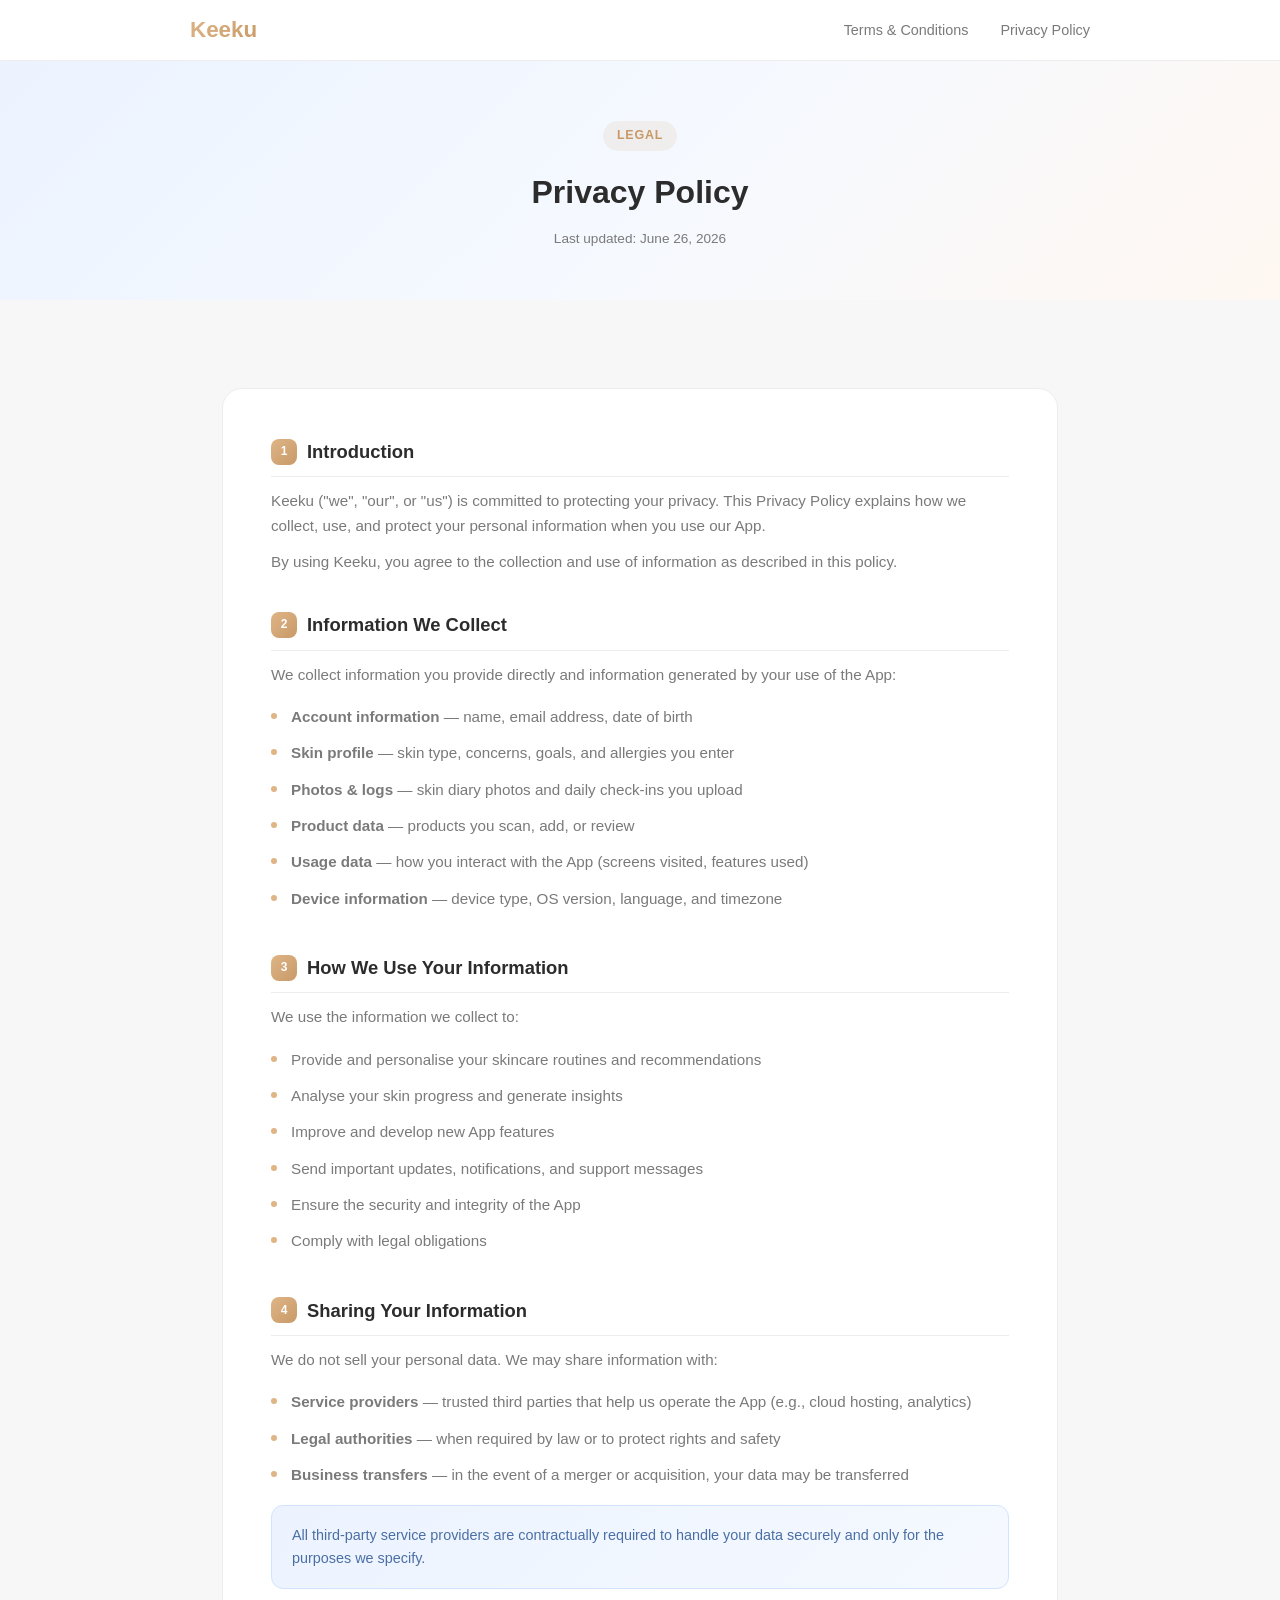
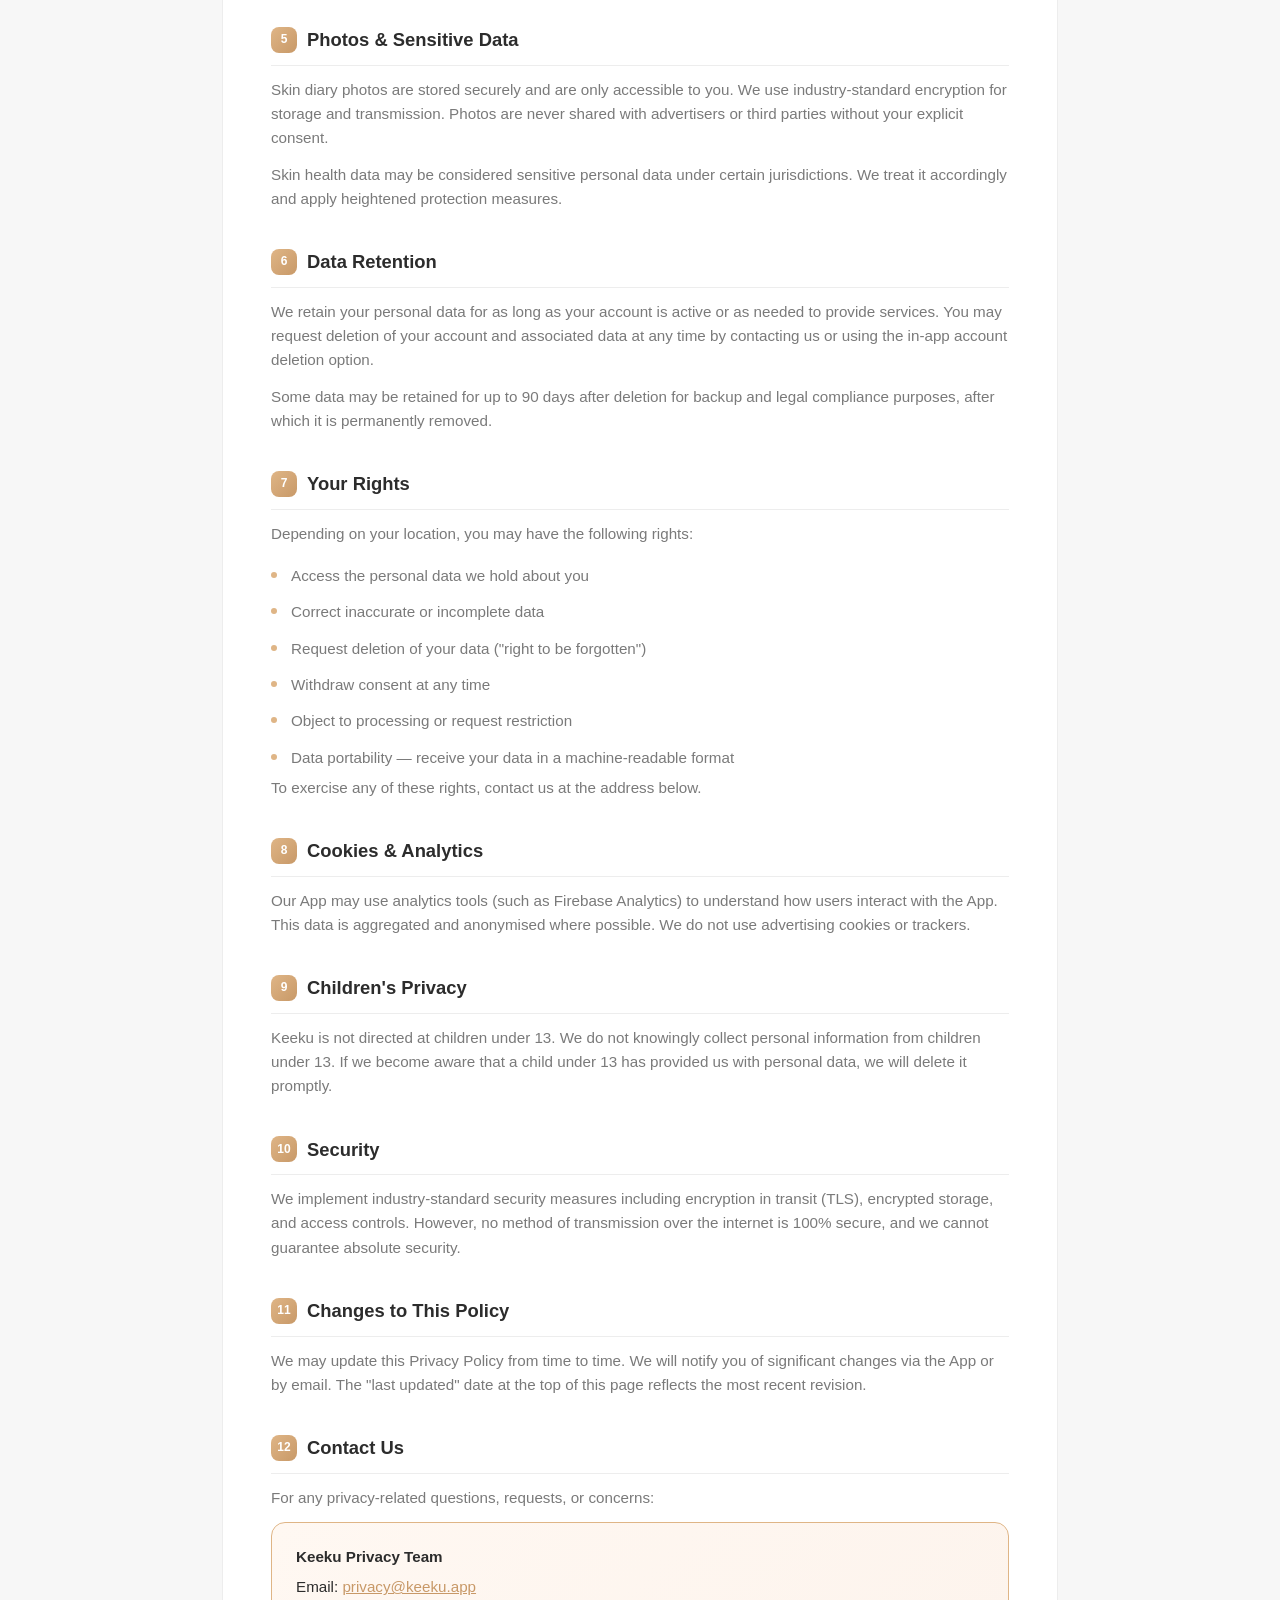
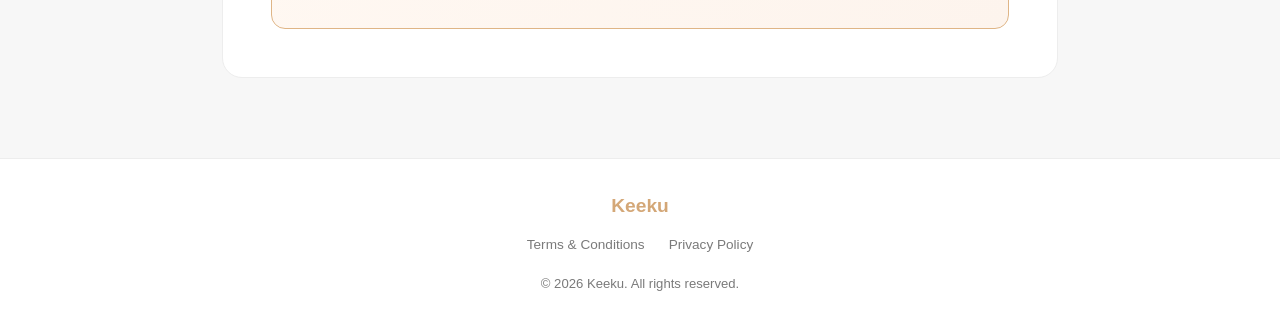
==== privacy.html @ 3f3be988 "Initial commit: Keeku website with Terms & Conditions and Privacy Policy" ====
<!DOCTYPE html>
<html lang="en">
<head>
  <meta charset="UTF-8" />
  <meta name="viewport" content="width=device-width, initial-scale=1.0" />
  <title>Privacy Policy — Keeku</title>
  <link rel="stylesheet" href="style.css" />
</head>
<body>

  <nav>
    <div class="nav-inner">
      <a href="index.html" class="logo">Keeku</a>
      <ul class="nav-links">
        <li><a href="terms.html">Terms &amp; Conditions</a></li>
        <li><a href="privacy.html">Privacy Policy</a></li>
      </ul>
    </div>
  </nav>

  <div class="page-header">
    <div class="badge">Legal</div>
    <h1>Privacy Policy</h1>
    <p class="updated">Last updated: June 26, 2026</p>
  </div>

  <main>
    <div class="legal-content">

      <section>
        <h2><span class="section-num">1</span> Introduction</h2>
        <p>Keeku ("we", "our", or "us") is committed to protecting your privacy. This Privacy Policy explains how we collect, use, and protect your personal information when you use our App.</p>
        <p>By using Keeku, you agree to the collection and use of information as described in this policy.</p>
      </section>

      <section>
        <h2><span class="section-num">2</span> Information We Collect</h2>
        <p>We collect information you provide directly and information generated by your use of the App:</p>
        <ul>
          <li><strong>Account information</strong> — name, email address, date of birth</li>
          <li><strong>Skin profile</strong> — skin type, concerns, goals, and allergies you enter</li>
          <li><strong>Photos &amp; logs</strong> — skin diary photos and daily check-ins you upload</li>
          <li><strong>Product data</strong> — products you scan, add, or review</li>
          <li><strong>Usage data</strong> — how you interact with the App (screens visited, features used)</li>
          <li><strong>Device information</strong> — device type, OS version, language, and timezone</li>
        </ul>
      </section>

      <section>
        <h2><span class="section-num">3</span> How We Use Your Information</h2>
        <p>We use the information we collect to:</p>
        <ul>
          <li>Provide and personalise your skincare routines and recommendations</li>
          <li>Analyse your skin progress and generate insights</li>
          <li>Improve and develop new App features</li>
          <li>Send important updates, notifications, and support messages</li>
          <li>Ensure the security and integrity of the App</li>
          <li>Comply with legal obligations</li>
        </ul>
      </section>

      <section>
        <h2><span class="section-num">4</span> Sharing Your Information</h2>
        <p>We do not sell your personal data. We may share information with:</p>
        <ul>
          <li><strong>Service providers</strong> — trusted third parties that help us operate the App (e.g., cloud hosting, analytics)</li>
          <li><strong>Legal authorities</strong> — when required by law or to protect rights and safety</li>
          <li><strong>Business transfers</strong> — in the event of a merger or acquisition, your data may be transferred</li>
        </ul>
        <div class="highlight-box">
          <p>All third-party service providers are contractually required to handle your data securely and only for the purposes we specify.</p>
        </div>
      </section>

      <section>
        <h2><span class="section-num">5</span> Photos &amp; Sensitive Data</h2>
        <p>Skin diary photos are stored securely and are only accessible to you. We use industry-standard encryption for storage and transmission. Photos are never shared with advertisers or third parties without your explicit consent.</p>
        <p>Skin health data may be considered sensitive personal data under certain jurisdictions. We treat it accordingly and apply heightened protection measures.</p>
      </section>

      <section>
        <h2><span class="section-num">6</span> Data Retention</h2>
        <p>We retain your personal data for as long as your account is active or as needed to provide services. You may request deletion of your account and associated data at any time by contacting us or using the in-app account deletion option.</p>
        <p>Some data may be retained for up to 90 days after deletion for backup and legal compliance purposes, after which it is permanently removed.</p>
      </section>

      <section>
        <h2><span class="section-num">7</span> Your Rights</h2>
        <p>Depending on your location, you may have the following rights:</p>
        <ul>
          <li>Access the personal data we hold about you</li>
          <li>Correct inaccurate or incomplete data</li>
          <li>Request deletion of your data ("right to be forgotten")</li>
          <li>Withdraw consent at any time</li>
          <li>Object to processing or request restriction</li>
          <li>Data portability — receive your data in a machine-readable format</li>
        </ul>
        <p>To exercise any of these rights, contact us at the address below.</p>
      </section>

      <section>
        <h2><span class="section-num">8</span> Cookies &amp; Analytics</h2>
        <p>Our App may use analytics tools (such as Firebase Analytics) to understand how users interact with the App. This data is aggregated and anonymised where possible. We do not use advertising cookies or trackers.</p>
      </section>

      <section>
        <h2><span class="section-num">9</span> Children's Privacy</h2>
        <p>Keeku is not directed at children under 13. We do not knowingly collect personal information from children under 13. If we become aware that a child under 13 has provided us with personal data, we will delete it promptly.</p>
      </section>

      <section>
        <h2><span class="section-num">10</span> Security</h2>
        <p>We implement industry-standard security measures including encryption in transit (TLS), encrypted storage, and access controls. However, no method of transmission over the internet is 100% secure, and we cannot guarantee absolute security.</p>
      </section>

      <section>
        <h2><span class="section-num">11</span> Changes to This Policy</h2>
        <p>We may update this Privacy Policy from time to time. We will notify you of significant changes via the App or by email. The "last updated" date at the top of this page reflects the most recent revision.</p>
      </section>

      <section>
        <h2><span class="section-num">12</span> Contact Us</h2>
        <p>For any privacy-related questions, requests, or concerns:</p>
        <div class="contact-box">
          <p><strong>Keeku Privacy Team</strong></p>
          <p>Email: <a href="mailto:privacy@keeku.app">privacy@keeku.app</a></p>
        </div>
      </section>

    </div>
  </main>

  <footer>
    <div class="footer-inner">
      <div class="footer-logo">Keeku</div>
      <ul class="footer-links">
        <li><a href="terms.html">Terms &amp; Conditions</a></li>
        <li><a href="privacy.html">Privacy Policy</a></li>
      </ul>
      <p>© 2026 Keeku. All rights reserved.</p>
    </div>
  </footer>

</body>
</html>
---- style.css ----
* {
  margin: 0;
  padding: 0;
  box-sizing: border-box;
}

:root {
  --bg: #F7F7F7;
  --card: #FFFFFF;
  --primary: #C89968;
  --primary-light: #DFB586;
  --primary-mid: #D4A574;
  --blue-soft: #ECF3FF;
  --blue-lighter: #F5F9FF;
  --accent-red: #A72608;
  --accent-green: #A4CF87;
  --text: #2C2C2C;
  --text-muted: #7A7A7A;
  --border: #EDEDED;
}

body {
  font-family: -apple-system, BlinkMacSystemFont, 'Segoe UI', Roboto, sans-serif;
  background: var(--bg);
  color: var(--text);
  line-height: 1.6;
}

/* NAV */
nav {
  background: var(--card);
  border-bottom: 1px solid var(--border);
  padding: 0 2rem;
  position: sticky;
  top: 0;
  z-index: 100;
}

.nav-inner {
  max-width: 900px;
  margin: 0 auto;
  display: flex;
  align-items: center;
  justify-content: space-between;
  height: 60px;
}

.logo {
  font-size: 1.4rem;
  font-weight: 700;
  background: linear-gradient(135deg, #DFB586, #C89968);
  -webkit-background-clip: text;
  -webkit-text-fill-color: transparent;
  background-clip: text;
  text-decoration: none;
}

.nav-links {
  display: flex;
  gap: 2rem;
  list-style: none;
}

.nav-links a {
  text-decoration: none;
  color: var(--text-muted);
  font-size: 0.9rem;
  transition: color 0.2s;
}

.nav-links a:hover {
  color: var(--primary);
}

/* HERO */
.hero {
  background: linear-gradient(135deg, #ECF3FF 0%, #F5F9FF 40%, #FFF8F2 100%);
  padding: 80px 2rem 70px;
  text-align: center;
}

.hero-badge {
  display: inline-block;
  background: linear-gradient(135deg, #DFB586, #C89968);
  color: white;
  font-size: 0.75rem;
  font-weight: 600;
  letter-spacing: 0.08em;
  text-transform: uppercase;
  padding: 6px 16px;
  border-radius: 20px;
  margin-bottom: 20px;
}

.hero h1 {
  font-size: 2.8rem;
  font-weight: 700;
  margin-bottom: 16px;
  line-height: 1.2;
  color: var(--text);
}

.hero h1 span {
  background: linear-gradient(135deg, #DFB586, #C89968);
  -webkit-background-clip: text;
  -webkit-text-fill-color: transparent;
  background-clip: text;
}

.hero p {
  color: var(--text-muted);
  font-size: 1.1rem;
  max-width: 480px;
  margin: 0 auto 32px;
}

.hero-links {
  display: flex;
  gap: 12px;
  justify-content: center;
  flex-wrap: wrap;
}

.btn {
  display: inline-flex;
  align-items: center;
  gap: 8px;
  padding: 12px 24px;
  border-radius: 10px;
  font-size: 0.95rem;
  font-weight: 500;
  text-decoration: none;
  transition: all 0.2s;
}

.btn-primary {
  background: linear-gradient(135deg, #DFB586, #C89968);
  color: white;
  box-shadow: 0 4px 14px rgba(200, 153, 104, 0.35);
}

.btn-primary:hover {
  box-shadow: 0 6px 20px rgba(200, 153, 104, 0.5);
  transform: translateY(-1px);
}

.btn-outline {
  background: var(--card);
  color: var(--primary);
  border: 1.5px solid var(--primary-light);
}

.btn-outline:hover {
  background: #FFF8F2;
}

/* MAIN CONTENT */
main {
  max-width: 900px;
  margin: 0 auto;
  padding: 3rem 2rem 5rem;
}

/* CARDS GRID (index) */
.cards-grid {
  display: grid;
  grid-template-columns: repeat(auto-fit, minmax(260px, 1fr));
  gap: 20px;
  margin-top: 2.5rem;
}

.card {
  background: var(--card);
  border: 1px solid var(--border);
  border-radius: 16px;
  padding: 28px;
  transition: box-shadow 0.2s;
}

.card:hover {
  box-shadow: 0 8px 30px rgba(200, 153, 104, 0.12);
}

.card-icon {
  width: 44px;
  height: 44px;
  border-radius: 12px;
  display: flex;
  align-items: center;
  justify-content: center;
  font-size: 1.3rem;
  margin-bottom: 16px;
}

.icon-gold {
  background: linear-gradient(135deg, #DFB586, #C89968);
}

.icon-blue {
  background: linear-gradient(135deg, #ECF3FF, #D0E4FF);
}

.icon-green {
  background: rgba(164, 207, 135, 0.25);
}

.card h3 {
  font-size: 1.05rem;
  font-weight: 600;
  margin-bottom: 8px;
}

.card p {
  font-size: 0.9rem;
  color: var(--text-muted);
  line-height: 1.5;
}

.card-link {
  display: inline-flex;
  align-items: center;
  gap: 4px;
  margin-top: 16px;
  font-size: 0.88rem;
  font-weight: 500;
  color: var(--primary);
  text-decoration: none;
}

.card-link:hover {
  color: var(--primary-mid);
}

/* LEGAL PAGES */
.page-header {
  background: linear-gradient(135deg, #ECF3FF 0%, #F5F9FF 50%, #FFF8F2 100%);
  padding: 60px 2rem 50px;
  text-align: center;
}

.page-header .badge {
  display: inline-block;
  background: rgba(200, 153, 104, 0.12);
  color: var(--primary);
  font-size: 0.78rem;
  font-weight: 600;
  letter-spacing: 0.06em;
  text-transform: uppercase;
  padding: 5px 14px;
  border-radius: 20px;
  margin-bottom: 16px;
}

.page-header h1 {
  font-size: 2rem;
  font-weight: 700;
  margin-bottom: 10px;
}

.page-header .updated {
  font-size: 0.85rem;
  color: var(--text-muted);
}

/* LEGAL CONTENT */
.legal-content {
  background: var(--card);
  border: 1px solid var(--border);
  border-radius: 20px;
  padding: 48px;
  margin-top: 2.5rem;
}

.legal-content section {
  margin-bottom: 36px;
}

.legal-content section:last-child {
  margin-bottom: 0;
}

.legal-content h2 {
  font-size: 1.15rem;
  font-weight: 600;
  color: var(--text);
  margin-bottom: 12px;
  padding-bottom: 10px;
  border-bottom: 1.5px solid var(--border);
  display: flex;
  align-items: center;
  gap: 10px;
}

.section-num {
  display: inline-flex;
  align-items: center;
  justify-content: center;
  width: 26px;
  height: 26px;
  border-radius: 8px;
  background: linear-gradient(135deg, #DFB586, #C89968);
  color: white;
  font-size: 0.75rem;
  font-weight: 700;
  flex-shrink: 0;
}

.legal-content p {
  color: var(--text-muted);
  font-size: 0.95rem;
  margin-bottom: 12px;
}

.legal-content ul {
  list-style: none;
  padding: 0;
}

.legal-content ul li {
  color: var(--text-muted);
  font-size: 0.95rem;
  padding: 6px 0 6px 20px;
  position: relative;
}

.legal-content ul li::before {
  content: '';
  position: absolute;
  left: 0;
  top: 14px;
  width: 6px;
  height: 6px;
  border-radius: 50%;
  background: var(--primary-light);
}

.highlight-box {
  background: linear-gradient(135deg, #ECF3FF, #F5F9FF);
  border: 1px solid #D0E4FF;
  border-radius: 12px;
  padding: 18px 20px;
  margin-top: 12px;
}

.highlight-box p {
  margin: 0;
  font-size: 0.9rem;
  color: #4A6FA5;
}

.contact-box {
  background: linear-gradient(135deg, #FFF8F2, #FDF4ED);
  border: 1.5px solid var(--primary-light);
  border-radius: 14px;
  padding: 22px 24px;
  margin-top: 12px;
}

.contact-box p {
  margin: 0 0 6px;
  font-size: 0.95rem;
  color: var(--text);
}

.contact-box a {
  color: var(--primary);
  font-weight: 500;
}

/* FOOTER */
footer {
  background: var(--card);
  border-top: 1px solid var(--border);
  padding: 32px 2rem;
  text-align: center;
}

.footer-inner {
  max-width: 900px;
  margin: 0 auto;
}

.footer-logo {
  font-size: 1.2rem;
  font-weight: 700;
  background: linear-gradient(135deg, #DFB586, #C89968);
  -webkit-background-clip: text;
  -webkit-text-fill-color: transparent;
  background-clip: text;
  margin-bottom: 10px;
}

.footer-links {
  display: flex;
  gap: 24px;
  justify-content: center;
  list-style: none;
  margin-bottom: 16px;
}

.footer-links a {
  font-size: 0.85rem;
  color: var(--text-muted);
  text-decoration: none;
}

.footer-links a:hover {
  color: var(--primary);
}

footer p {
  font-size: 0.82rem;
  color: var(--text-muted);
}

/* RESPONSIVE */
@media (max-width: 600px) {
  .hero h1 { font-size: 2rem; }
  .legal-content { padding: 28px 20px; }
  .nav-links { display: none; }
}
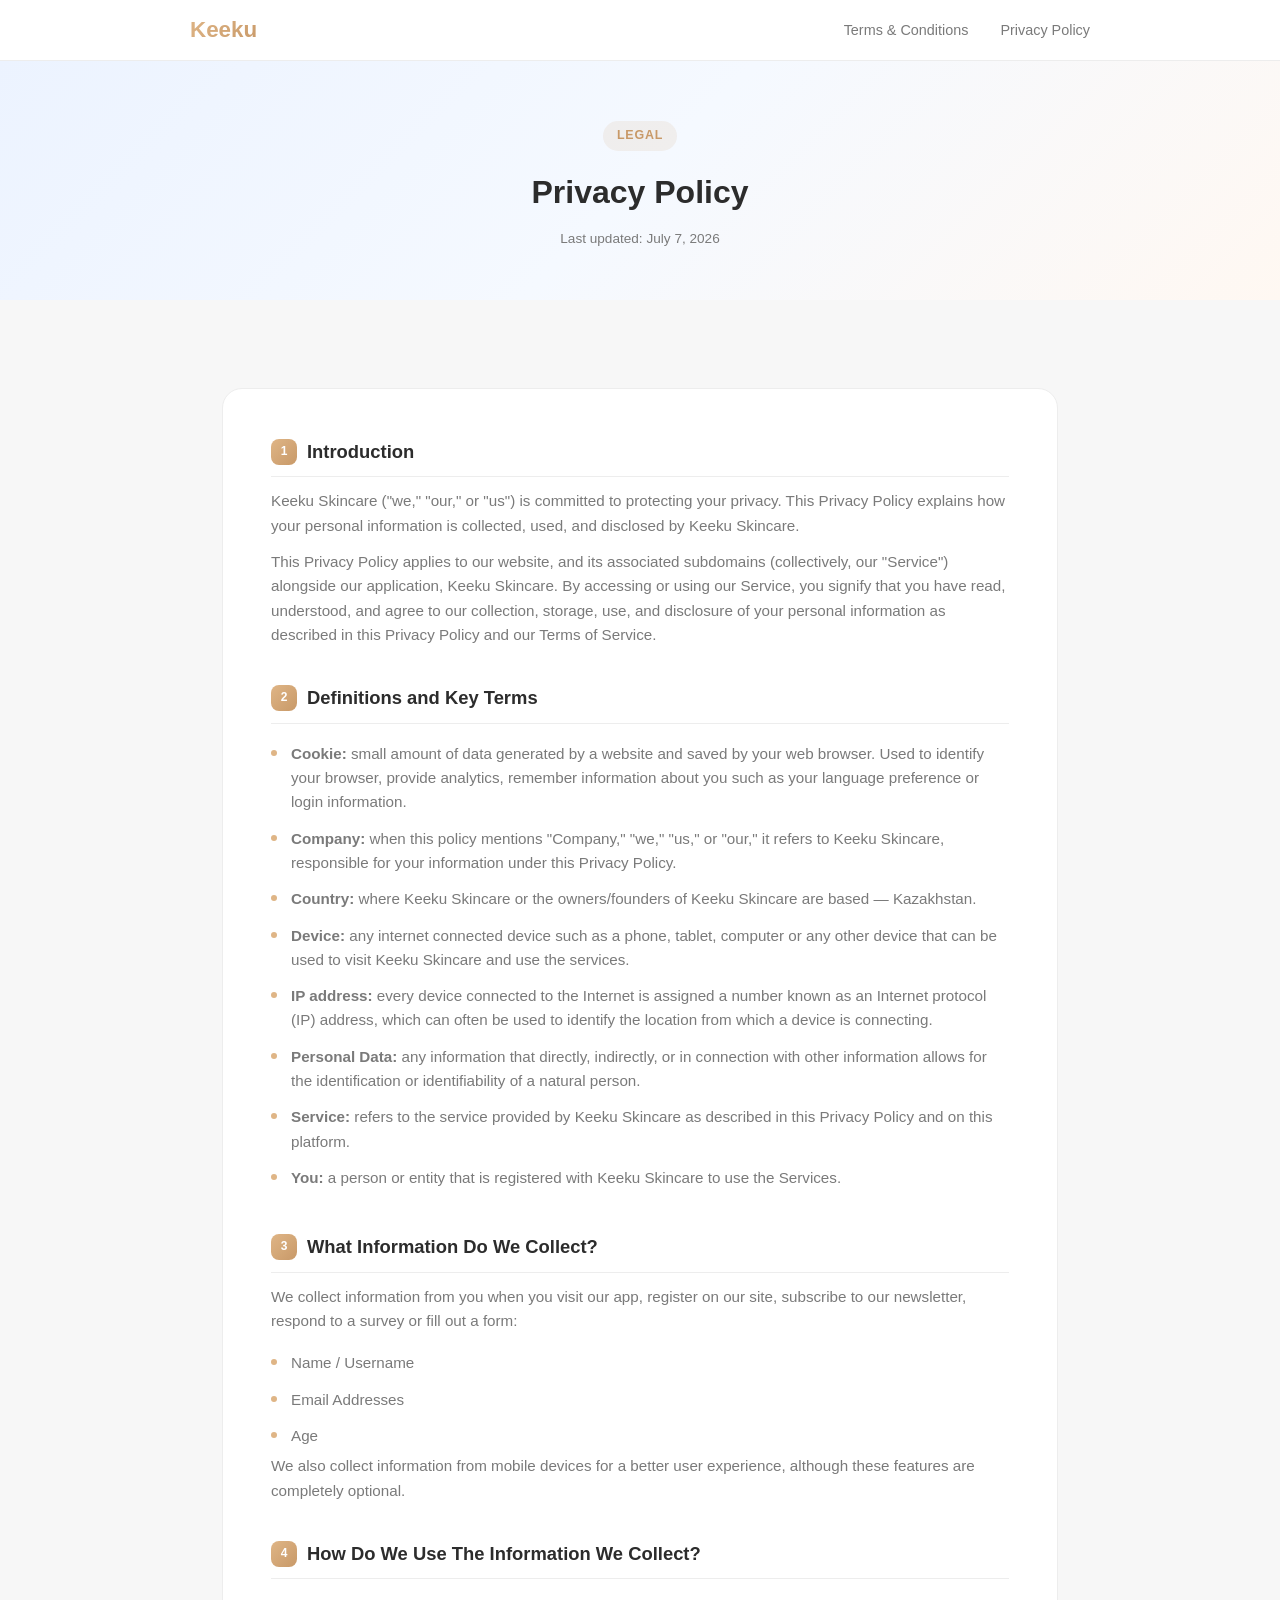
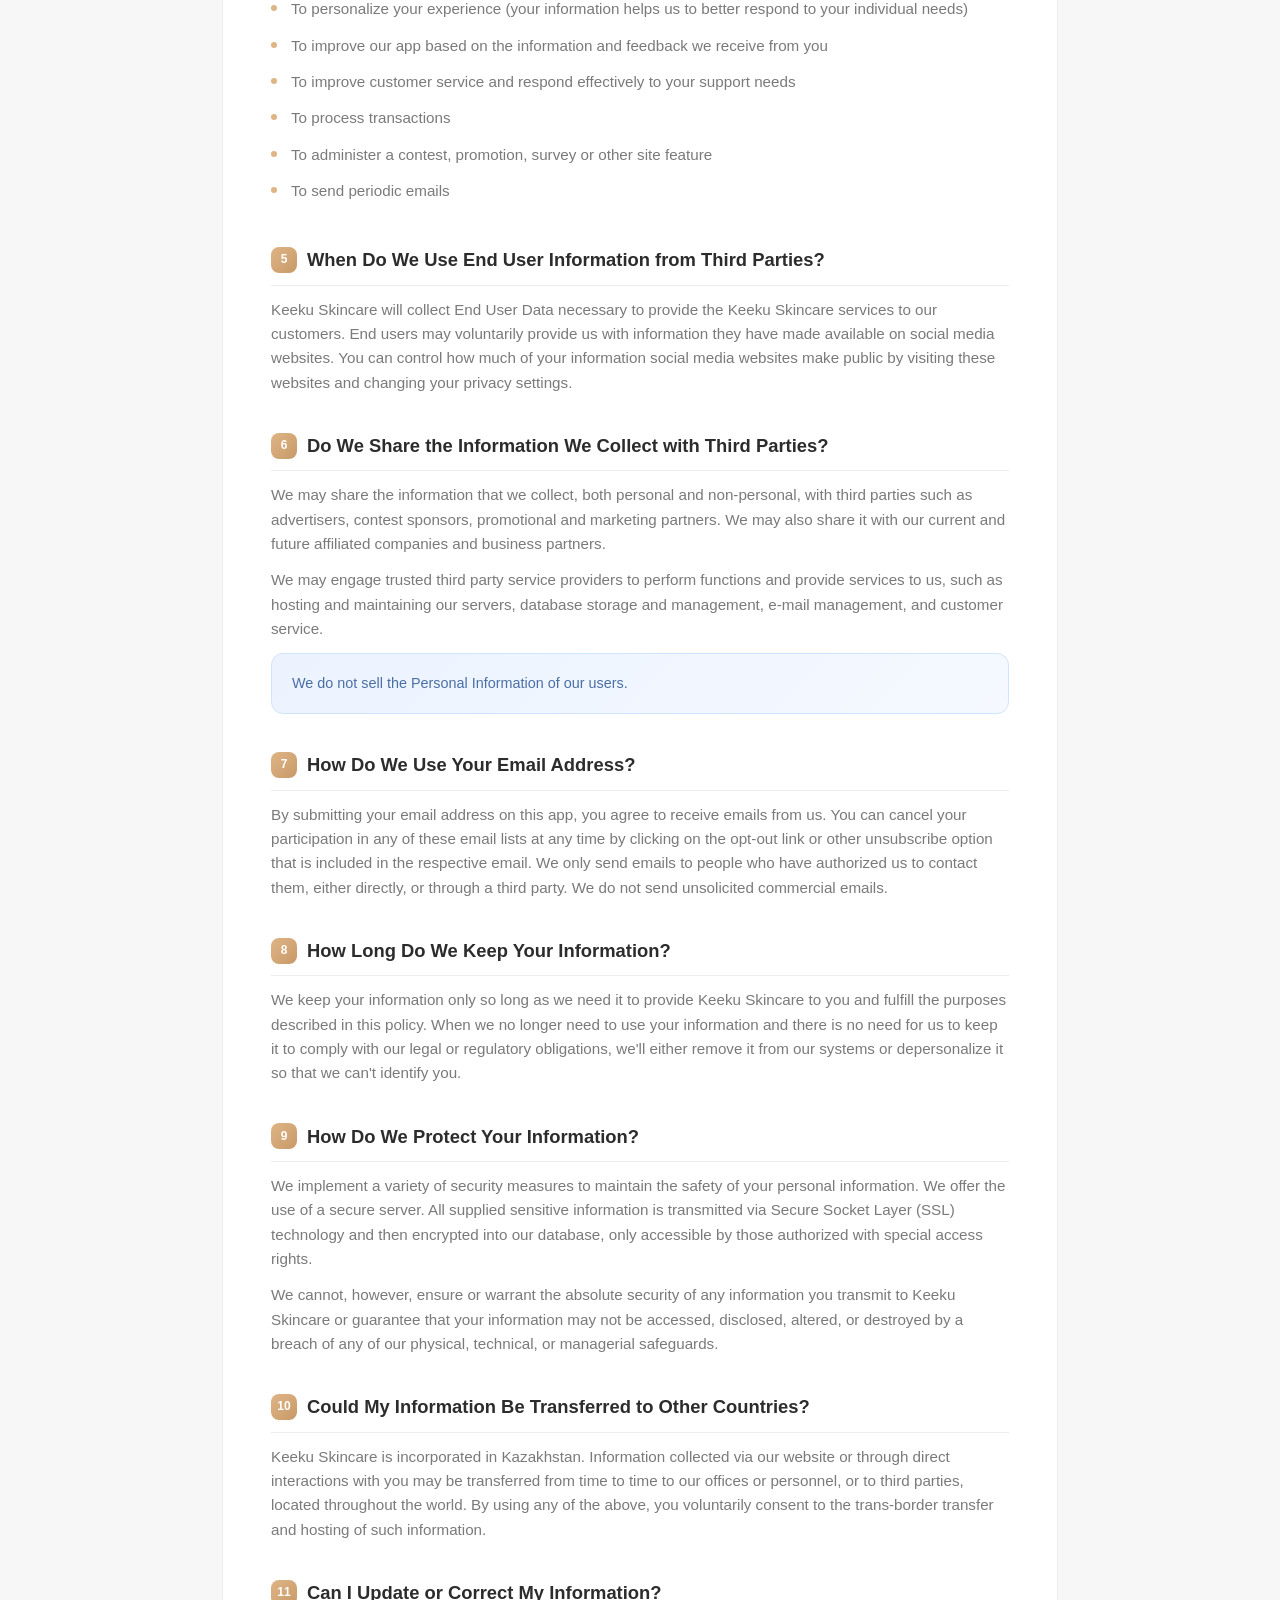
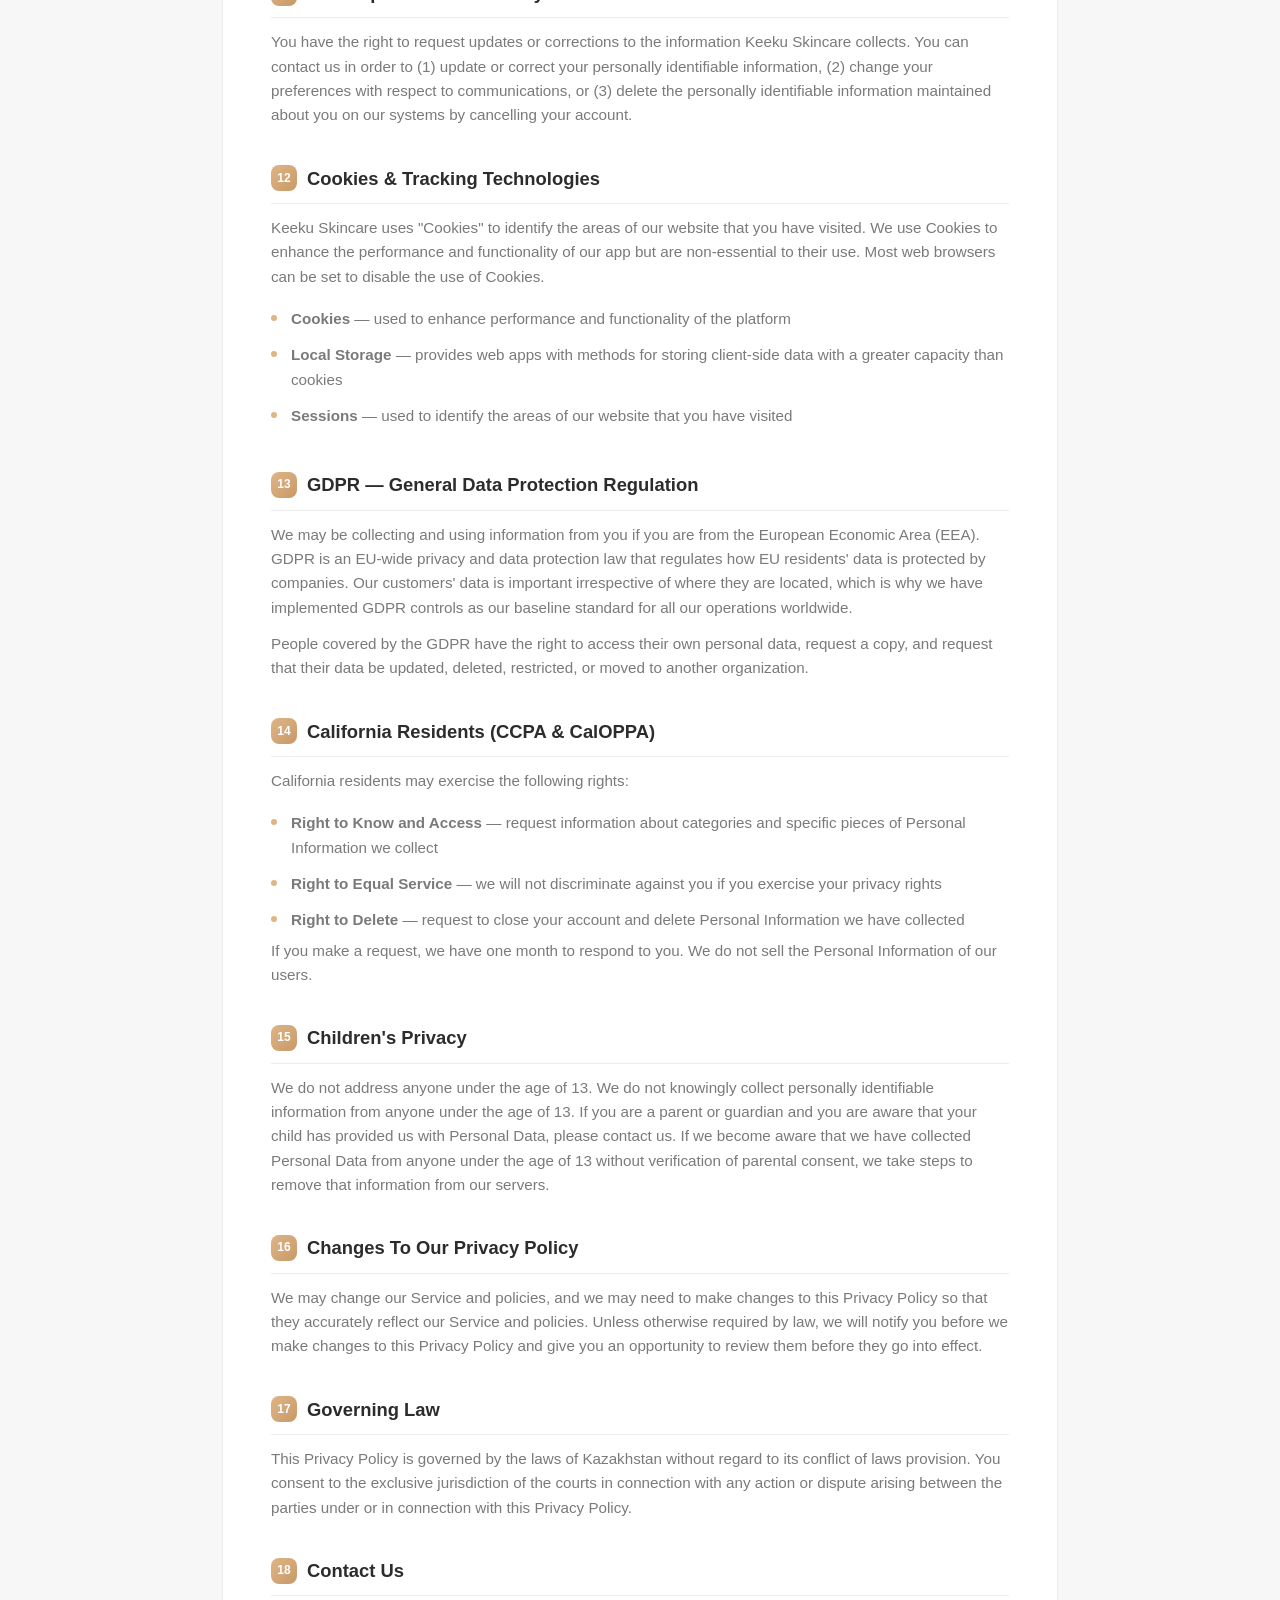
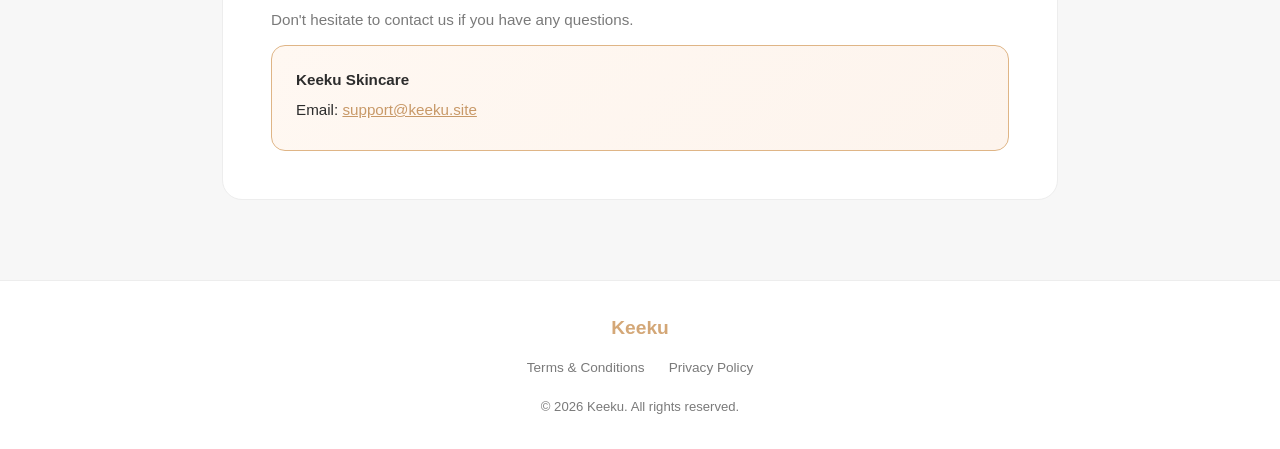
==== commit 5327cab6: "Update Privacy Policy with full content and contact email" ====
--- a/privacy.html
+++ b/privacy.html
@@ -21,7 +21,7 @@
   <div class="page-header">
     <div class="badge">Legal</div>
     <h1>Privacy Policy</h1>
-    <p class="updated">Last updated: June 26, 2026</p>
+    <p class="updated">Last updated: July 7, 2026</p>
   </div>
 
   <main>
@@ -29,101 +29,135 @@
 
       <section>
         <h2><span class="section-num">1</span> Introduction</h2>
-        <p>Keeku ("we", "our", or "us") is committed to protecting your privacy. This Privacy Policy explains how we collect, use, and protect your personal information when you use our App.</p>
-        <p>By using Keeku, you agree to the collection and use of information as described in this policy.</p>
+        <p>Keeku Skincare ("we," "our," or "us") is committed to protecting your privacy. This Privacy Policy explains how your personal information is collected, used, and disclosed by Keeku Skincare.</p>
+        <p>This Privacy Policy applies to our website, and its associated subdomains (collectively, our "Service") alongside our application, Keeku Skincare. By accessing or using our Service, you signify that you have read, understood, and agree to our collection, storage, use, and disclosure of your personal information as described in this Privacy Policy and our Terms of Service.</p>
       </section>
 
       <section>
-        <h2><span class="section-num">2</span> Information We Collect</h2>
-        <p>We collect information you provide directly and information generated by your use of the App:</p>
+        <h2><span class="section-num">2</span> Definitions and Key Terms</h2>
         <ul>
-          <li><strong>Account information</strong> — name, email address, date of birth</li>
-          <li><strong>Skin profile</strong> — skin type, concerns, goals, and allergies you enter</li>
-          <li><strong>Photos &amp; logs</strong> — skin diary photos and daily check-ins you upload</li>
-          <li><strong>Product data</strong> — products you scan, add, or review</li>
-          <li><strong>Usage data</strong> — how you interact with the App (screens visited, features used)</li>
-          <li><strong>Device information</strong> — device type, OS version, language, and timezone</li>
+          <li><strong>Cookie:</strong> small amount of data generated by a website and saved by your web browser. Used to identify your browser, provide analytics, remember information about you such as your language preference or login information.</li>
+          <li><strong>Company:</strong> when this policy mentions "Company," "we," "us," or "our," it refers to Keeku Skincare, responsible for your information under this Privacy Policy.</li>
+          <li><strong>Country:</strong> where Keeku Skincare or the owners/founders of Keeku Skincare are based — Kazakhstan.</li>
+          <li><strong>Device:</strong> any internet connected device such as a phone, tablet, computer or any other device that can be used to visit Keeku Skincare and use the services.</li>
+          <li><strong>IP address:</strong> every device connected to the Internet is assigned a number known as an Internet protocol (IP) address, which can often be used to identify the location from which a device is connecting.</li>
+          <li><strong>Personal Data:</strong> any information that directly, indirectly, or in connection with other information allows for the identification or identifiability of a natural person.</li>
+          <li><strong>Service:</strong> refers to the service provided by Keeku Skincare as described in this Privacy Policy and on this platform.</li>
+          <li><strong>You:</strong> a person or entity that is registered with Keeku Skincare to use the Services.</li>
         </ul>
       </section>
 
       <section>
-        <h2><span class="section-num">3</span> How We Use Your Information</h2>
-        <p>We use the information we collect to:</p>
+        <h2><span class="section-num">3</span> What Information Do We Collect?</h2>
+        <p>We collect information from you when you visit our app, register on our site, subscribe to our newsletter, respond to a survey or fill out a form:</p>
         <ul>
-          <li>Provide and personalise your skincare routines and recommendations</li>
-          <li>Analyse your skin progress and generate insights</li>
-          <li>Improve and develop new App features</li>
-          <li>Send important updates, notifications, and support messages</li>
-          <li>Ensure the security and integrity of the App</li>
-          <li>Comply with legal obligations</li>
+          <li>Name / Username</li>
+          <li>Email Addresses</li>
+          <li>Age</li>
+        </ul>
+        <p>We also collect information from mobile devices for a better user experience, although these features are completely optional.</p>
+      </section>
+
+      <section>
+        <h2><span class="section-num">4</span> How Do We Use The Information We Collect?</h2>
+        <ul>
+          <li>To personalize your experience (your information helps us to better respond to your individual needs)</li>
+          <li>To improve our app based on the information and feedback we receive from you</li>
+          <li>To improve customer service and respond effectively to your support needs</li>
+          <li>To process transactions</li>
+          <li>To administer a contest, promotion, survey or other site feature</li>
+          <li>To send periodic emails</li>
         </ul>
       </section>
 
       <section>
-        <h2><span class="section-num">4</span> Sharing Your Information</h2>
-        <p>We do not sell your personal data. We may share information with:</p>
-        <ul>
-          <li><strong>Service providers</strong> — trusted third parties that help us operate the App (e.g., cloud hosting, analytics)</li>
-          <li><strong>Legal authorities</strong> — when required by law or to protect rights and safety</li>
-          <li><strong>Business transfers</strong> — in the event of a merger or acquisition, your data may be transferred</li>
-        </ul>
+        <h2><span class="section-num">5</span> When Do We Use End User Information from Third Parties?</h2>
+        <p>Keeku Skincare will collect End User Data necessary to provide the Keeku Skincare services to our customers. End users may voluntarily provide us with information they have made available on social media websites. You can control how much of your information social media websites make public by visiting these websites and changing your privacy settings.</p>
+      </section>
+
+      <section>
+        <h2><span class="section-num">6</span> Do We Share the Information We Collect with Third Parties?</h2>
+        <p>We may share the information that we collect, both personal and non-personal, with third parties such as advertisers, contest sponsors, promotional and marketing partners. We may also share it with our current and future affiliated companies and business partners.</p>
+        <p>We may engage trusted third party service providers to perform functions and provide services to us, such as hosting and maintaining our servers, database storage and management, e-mail management, and customer service.</p>
         <div class="highlight-box">
-          <p>All third-party service providers are contractually required to handle your data securely and only for the purposes we specify.</p>
+          <p>We do not sell the Personal Information of our users.</p>
         </div>
       </section>
 
       <section>
-        <h2><span class="section-num">5</span> Photos &amp; Sensitive Data</h2>
-        <p>Skin diary photos are stored securely and are only accessible to you. We use industry-standard encryption for storage and transmission. Photos are never shared with advertisers or third parties without your explicit consent.</p>
-        <p>Skin health data may be considered sensitive personal data under certain jurisdictions. We treat it accordingly and apply heightened protection measures.</p>
+        <h2><span class="section-num">7</span> How Do We Use Your Email Address?</h2>
+        <p>By submitting your email address on this app, you agree to receive emails from us. You can cancel your participation in any of these email lists at any time by clicking on the opt-out link or other unsubscribe option that is included in the respective email. We only send emails to people who have authorized us to contact them, either directly, or through a third party. We do not send unsolicited commercial emails.</p>
       </section>
 
       <section>
-        <h2><span class="section-num">6</span> Data Retention</h2>
-        <p>We retain your personal data for as long as your account is active or as needed to provide services. You may request deletion of your account and associated data at any time by contacting us or using the in-app account deletion option.</p>
-        <p>Some data may be retained for up to 90 days after deletion for backup and legal compliance purposes, after which it is permanently removed.</p>
+        <h2><span class="section-num">8</span> How Long Do We Keep Your Information?</h2>
+        <p>We keep your information only so long as we need it to provide Keeku Skincare to you and fulfill the purposes described in this policy. When we no longer need to use your information and there is no need for us to keep it to comply with our legal or regulatory obligations, we'll either remove it from our systems or depersonalize it so that we can't identify you.</p>
       </section>
 
       <section>
-        <h2><span class="section-num">7</span> Your Rights</h2>
-        <p>Depending on your location, you may have the following rights:</p>
-        <ul>
-          <li>Access the personal data we hold about you</li>
-          <li>Correct inaccurate or incomplete data</li>
-          <li>Request deletion of your data ("right to be forgotten")</li>
-          <li>Withdraw consent at any time</li>
-          <li>Object to processing or request restriction</li>
-          <li>Data portability — receive your data in a machine-readable format</li>
-        </ul>
-        <p>To exercise any of these rights, contact us at the address below.</p>
+        <h2><span class="section-num">9</span> How Do We Protect Your Information?</h2>
+        <p>We implement a variety of security measures to maintain the safety of your personal information. We offer the use of a secure server. All supplied sensitive information is transmitted via Secure Socket Layer (SSL) technology and then encrypted into our database, only accessible by those authorized with special access rights.</p>
+        <p>We cannot, however, ensure or warrant the absolute security of any information you transmit to Keeku Skincare or guarantee that your information may not be accessed, disclosed, altered, or destroyed by a breach of any of our physical, technical, or managerial safeguards.</p>
       </section>
 
       <section>
-        <h2><span class="section-num">8</span> Cookies &amp; Analytics</h2>
-        <p>Our App may use analytics tools (such as Firebase Analytics) to understand how users interact with the App. This data is aggregated and anonymised where possible. We do not use advertising cookies or trackers.</p>
+        <h2><span class="section-num">10</span> Could My Information Be Transferred to Other Countries?</h2>
+        <p>Keeku Skincare is incorporated in Kazakhstan. Information collected via our website or through direct interactions with you may be transferred from time to time to our offices or personnel, or to third parties, located throughout the world. By using any of the above, you voluntarily consent to the trans-border transfer and hosting of such information.</p>
       </section>
 
       <section>
-        <h2><span class="section-num">9</span> Children's Privacy</h2>
-        <p>Keeku is not directed at children under 13. We do not knowingly collect personal information from children under 13. If we become aware that a child under 13 has provided us with personal data, we will delete it promptly.</p>
+        <h2><span class="section-num">11</span> Can I Update or Correct My Information?</h2>
+        <p>You have the right to request updates or corrections to the information Keeku Skincare collects. You can contact us in order to (1) update or correct your personally identifiable information, (2) change your preferences with respect to communications, or (3) delete the personally identifiable information maintained about you on our systems by cancelling your account.</p>
       </section>
 
       <section>
-        <h2><span class="section-num">10</span> Security</h2>
-        <p>We implement industry-standard security measures including encryption in transit (TLS), encrypted storage, and access controls. However, no method of transmission over the internet is 100% secure, and we cannot guarantee absolute security.</p>
+        <h2><span class="section-num">12</span> Cookies &amp; Tracking Technologies</h2>
+        <p>Keeku Skincare uses "Cookies" to identify the areas of our website that you have visited. We use Cookies to enhance the performance and functionality of our app but are non-essential to their use. Most web browsers can be set to disable the use of Cookies.</p>
+        <ul>
+          <li><strong>Cookies</strong> — used to enhance performance and functionality of the platform</li>
+          <li><strong>Local Storage</strong> — provides web apps with methods for storing client-side data with a greater capacity than cookies</li>
+          <li><strong>Sessions</strong> — used to identify the areas of our website that you have visited</li>
+        </ul>
       </section>
 
       <section>
-        <h2><span class="section-num">11</span> Changes to This Policy</h2>
-        <p>We may update this Privacy Policy from time to time. We will notify you of significant changes via the App or by email. The "last updated" date at the top of this page reflects the most recent revision.</p>
+        <h2><span class="section-num">13</span> GDPR — General Data Protection Regulation</h2>
+        <p>We may be collecting and using information from you if you are from the European Economic Area (EEA). GDPR is an EU-wide privacy and data protection law that regulates how EU residents' data is protected by companies. Our customers' data is important irrespective of where they are located, which is why we have implemented GDPR controls as our baseline standard for all our operations worldwide.</p>
+        <p>People covered by the GDPR have the right to access their own personal data, request a copy, and request that their data be updated, deleted, restricted, or moved to another organization.</p>
       </section>
 
       <section>
-        <h2><span class="section-num">12</span> Contact Us</h2>
-        <p>For any privacy-related questions, requests, or concerns:</p>
+        <h2><span class="section-num">14</span> California Residents (CCPA &amp; CalOPPA)</h2>
+        <p>California residents may exercise the following rights:</p>
+        <ul>
+          <li><strong>Right to Know and Access</strong> — request information about categories and specific pieces of Personal Information we collect</li>
+          <li><strong>Right to Equal Service</strong> — we will not discriminate against you if you exercise your privacy rights</li>
+          <li><strong>Right to Delete</strong> — request to close your account and delete Personal Information we have collected</li>
+        </ul>
+        <p>If you make a request, we have one month to respond to you. We do not sell the Personal Information of our users.</p>
+      </section>
+
+      <section>
+        <h2><span class="section-num">15</span> Children's Privacy</h2>
+        <p>We do not address anyone under the age of 13. We do not knowingly collect personally identifiable information from anyone under the age of 13. If you are a parent or guardian and you are aware that your child has provided us with Personal Data, please contact us. If we become aware that we have collected Personal Data from anyone under the age of 13 without verification of parental consent, we take steps to remove that information from our servers.</p>
+      </section>
+
+      <section>
+        <h2><span class="section-num">16</span> Changes To Our Privacy Policy</h2>
+        <p>We may change our Service and policies, and we may need to make changes to this Privacy Policy so that they accurately reflect our Service and policies. Unless otherwise required by law, we will notify you before we make changes to this Privacy Policy and give you an opportunity to review them before they go into effect.</p>
+      </section>
+
+      <section>
+        <h2><span class="section-num">17</span> Governing Law</h2>
+        <p>This Privacy Policy is governed by the laws of Kazakhstan without regard to its conflict of laws provision. You consent to the exclusive jurisdiction of the courts in connection with any action or dispute arising between the parties under or in connection with this Privacy Policy.</p>
+      </section>
+
+      <section>
+        <h2><span class="section-num">18</span> Contact Us</h2>
+        <p>Don't hesitate to contact us if you have any questions.</p>
         <div class="contact-box">
-          <p><strong>Keeku Privacy Team</strong></p>
-          <p>Email: <a href="mailto:privacy@keeku.app">privacy@keeku.app</a></p>
+          <p><strong>Keeku Skincare</strong></p>
+          <p>Email: <a href="mailto:support@keeku.site">support@keeku.site</a></p>
         </div>
       </section>
 
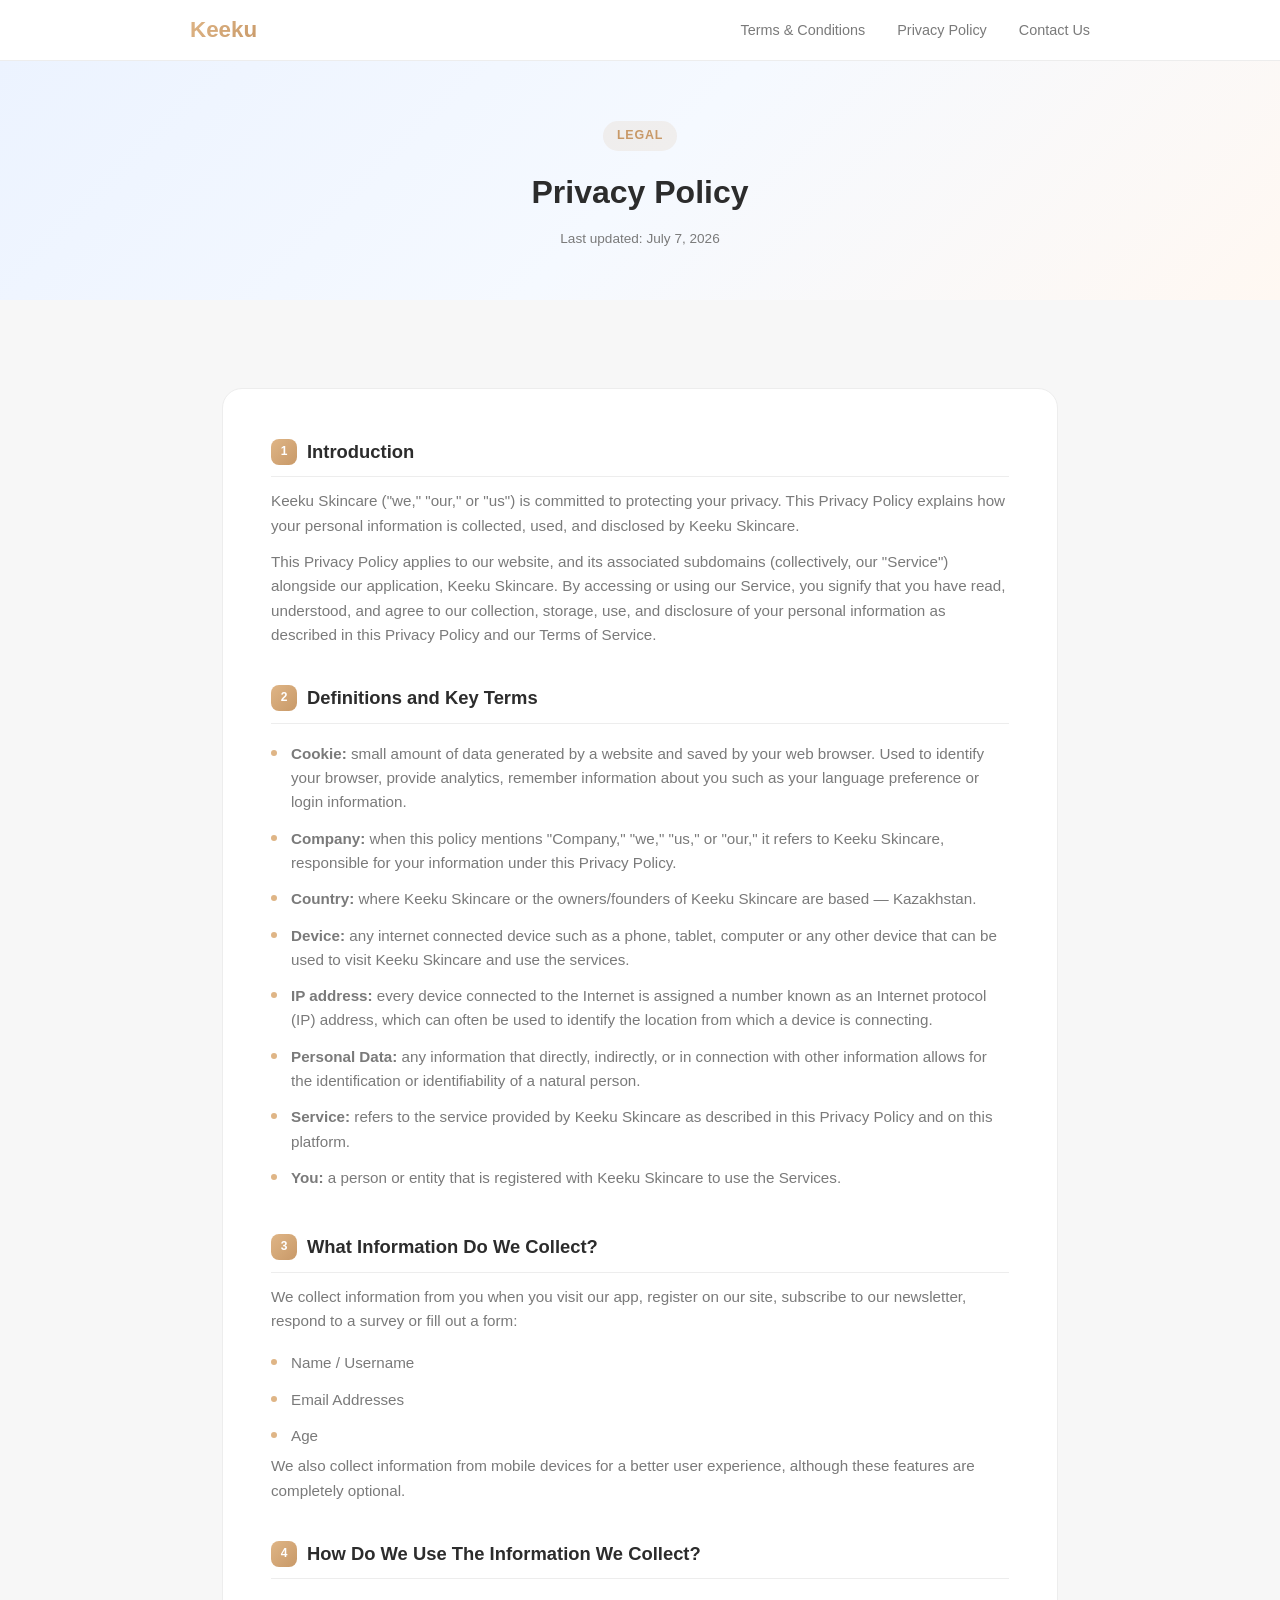
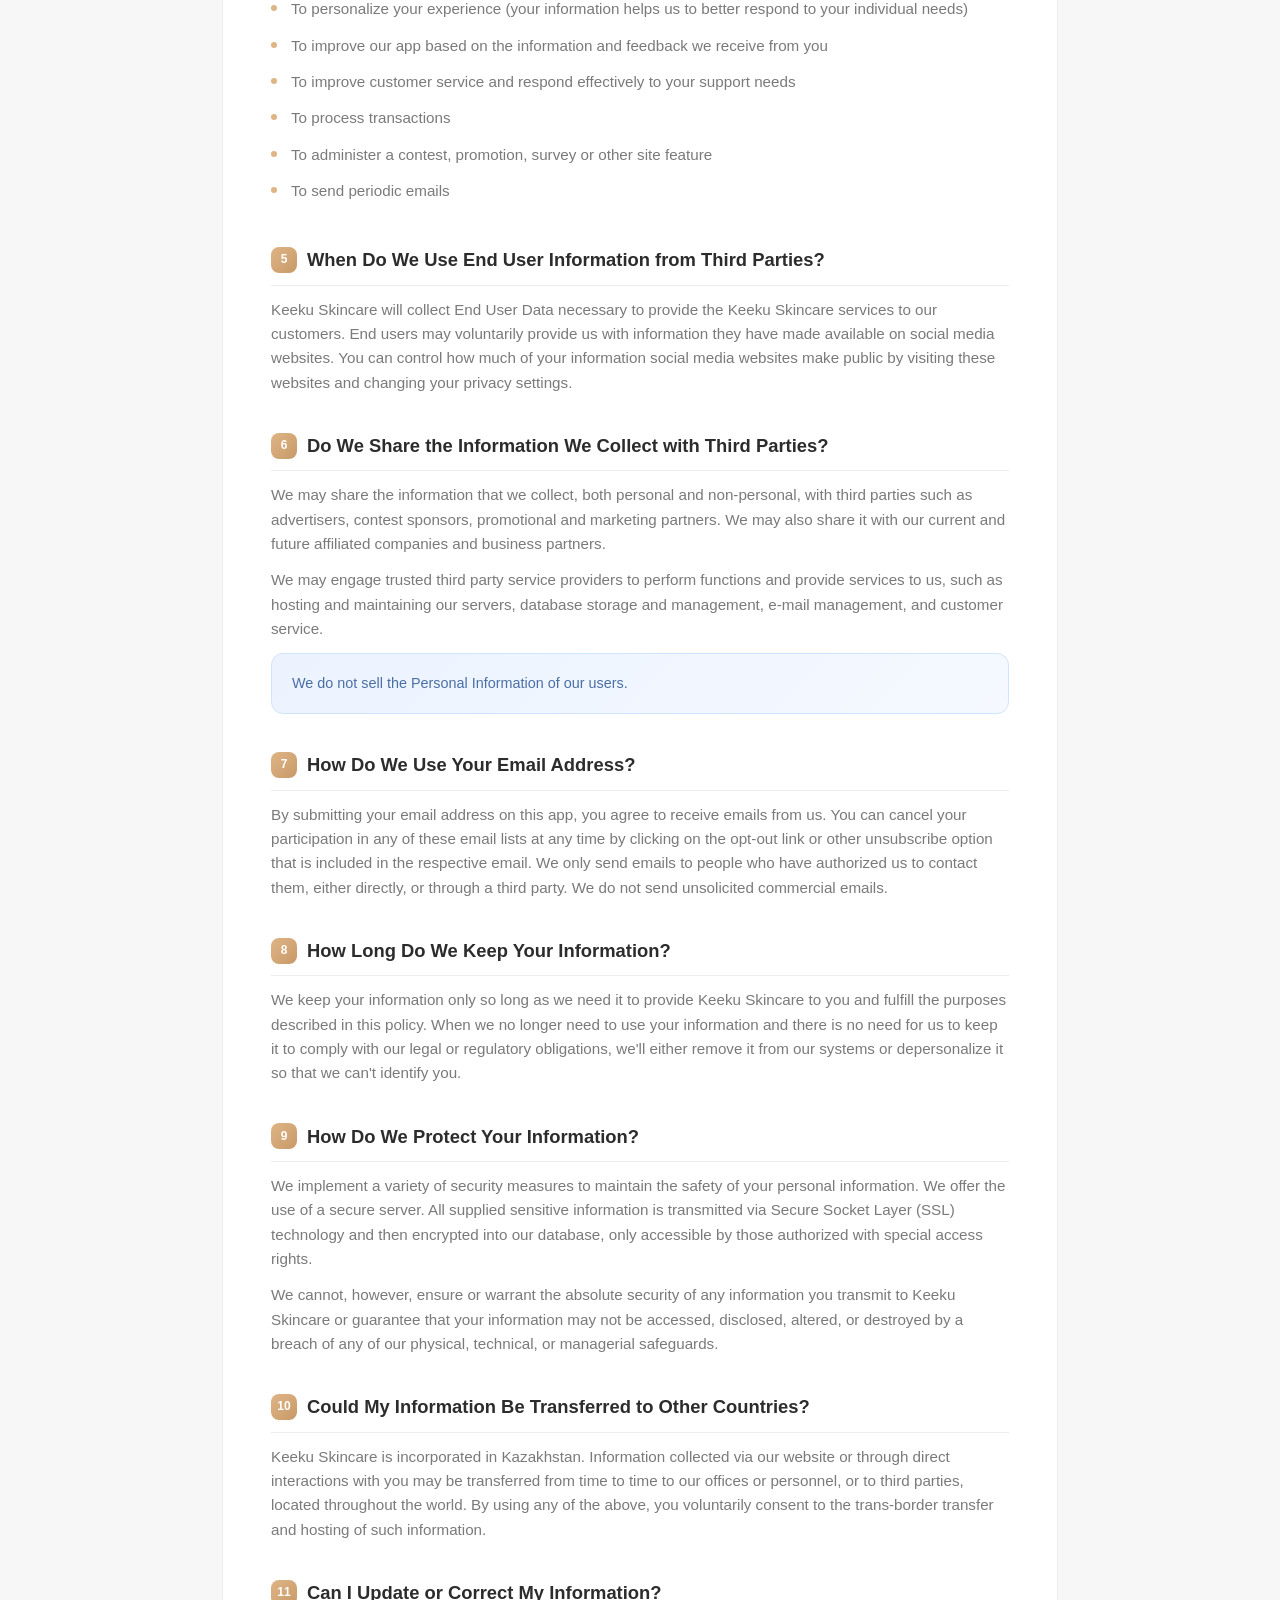
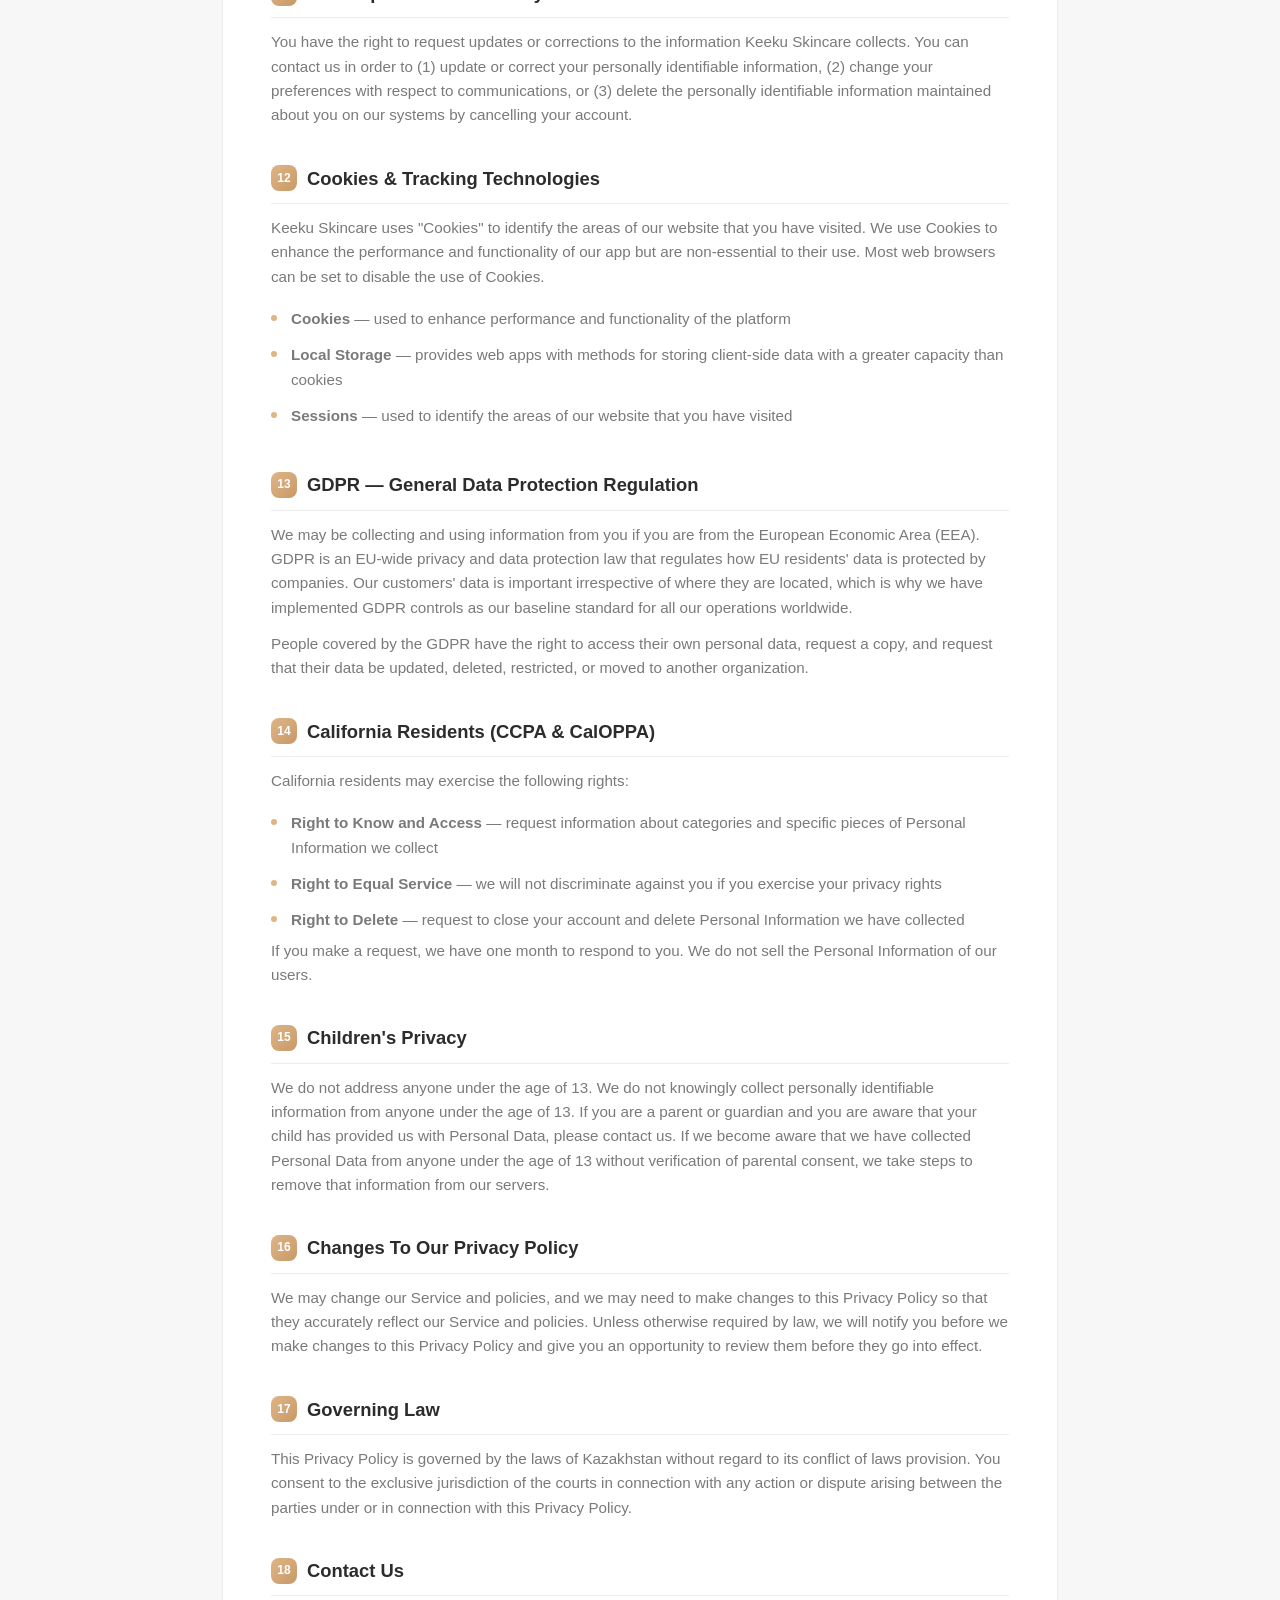
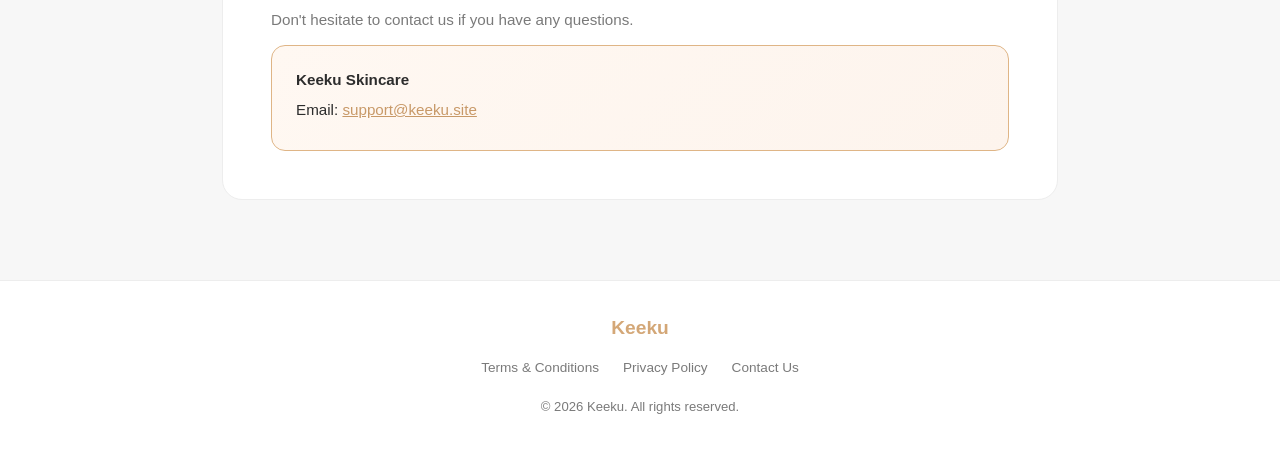
==== commit e37185d2: "Add Contact Us link to nav header" ====
--- a/privacy.html
+++ b/privacy.html
@@ -14,6 +14,7 @@
       <ul class="nav-links">
         <li><a href="terms.html">Terms &amp; Conditions</a></li>
         <li><a href="privacy.html">Privacy Policy</a></li>
+        <li><a href="mailto:support@keeku.site">Contact Us</a></li>
       </ul>
     </div>
   </nav>
@@ -170,6 +171,7 @@
       <ul class="footer-links">
         <li><a href="terms.html">Terms &amp; Conditions</a></li>
         <li><a href="privacy.html">Privacy Policy</a></li>
+        <li><a href="mailto:support@keeku.site">Contact Us</a></li>
       </ul>
       <p>© 2026 Keeku. All rights reserved.</p>
     </div>
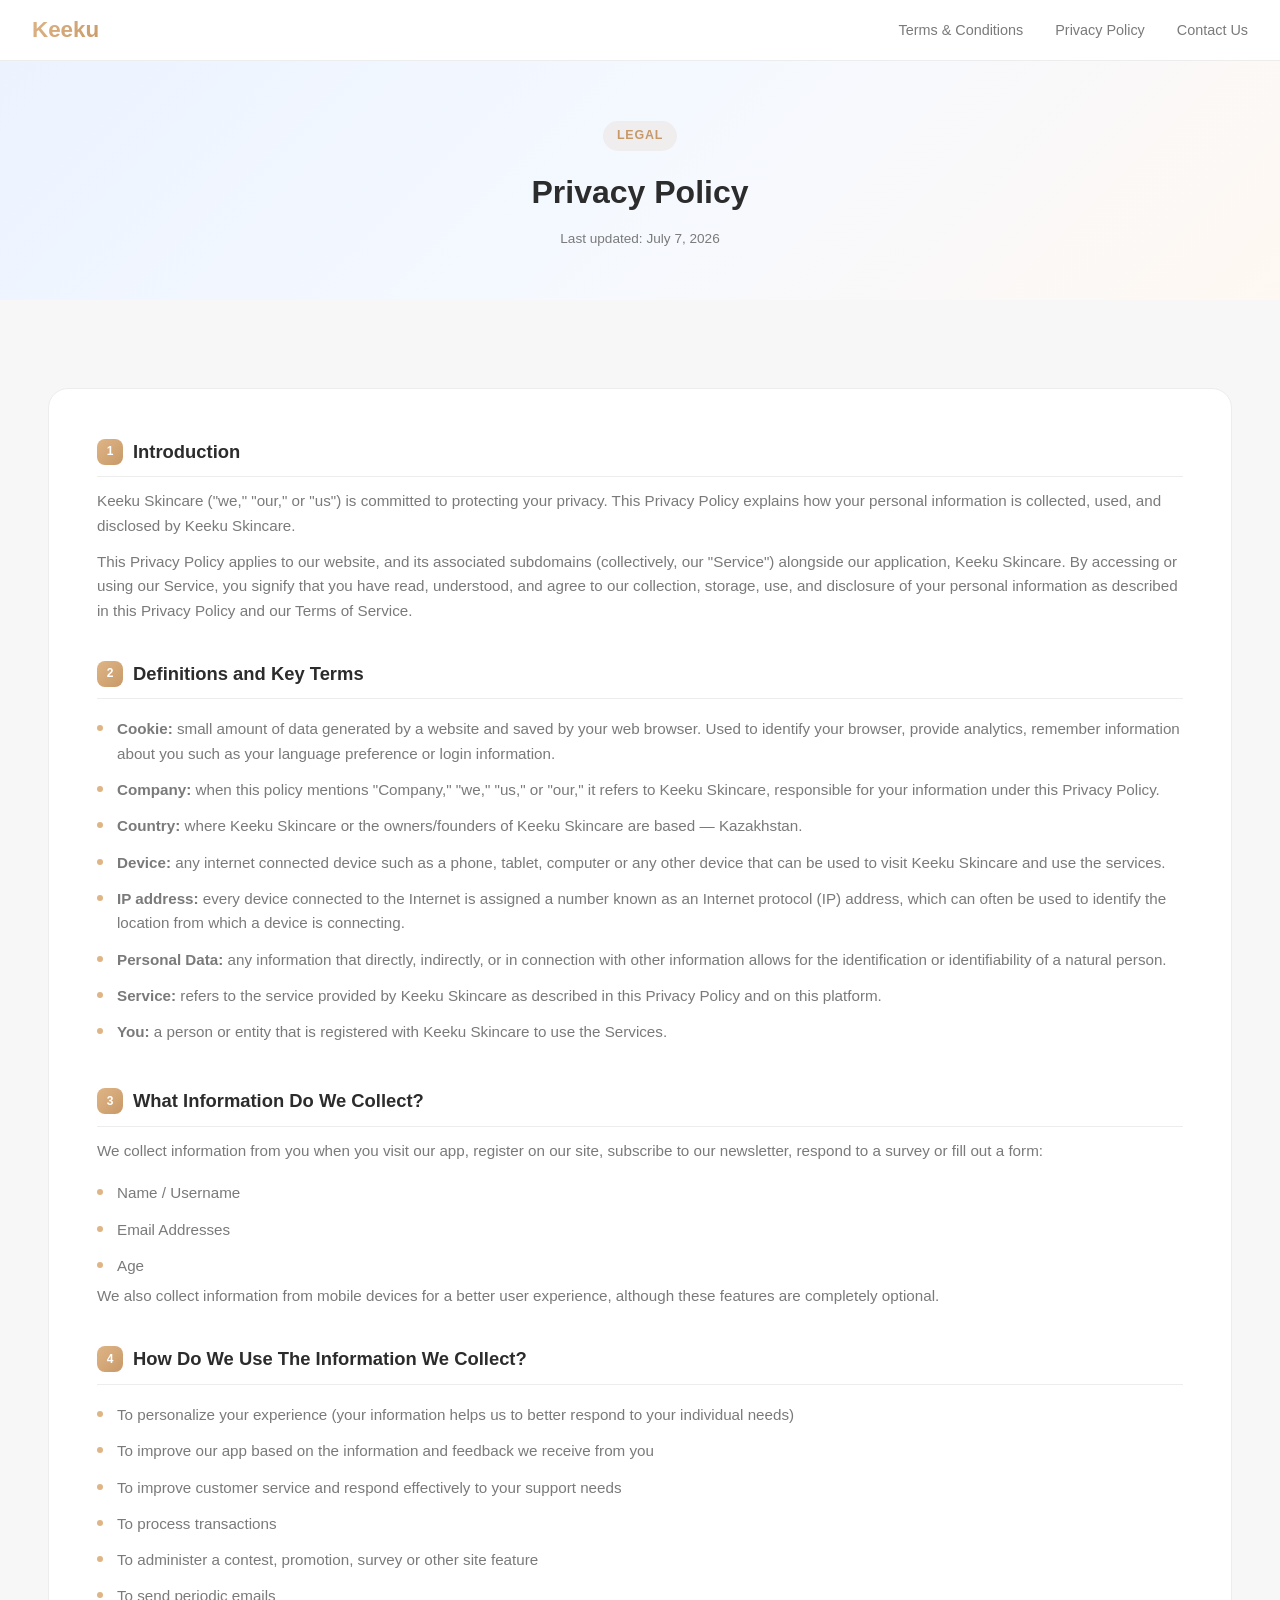
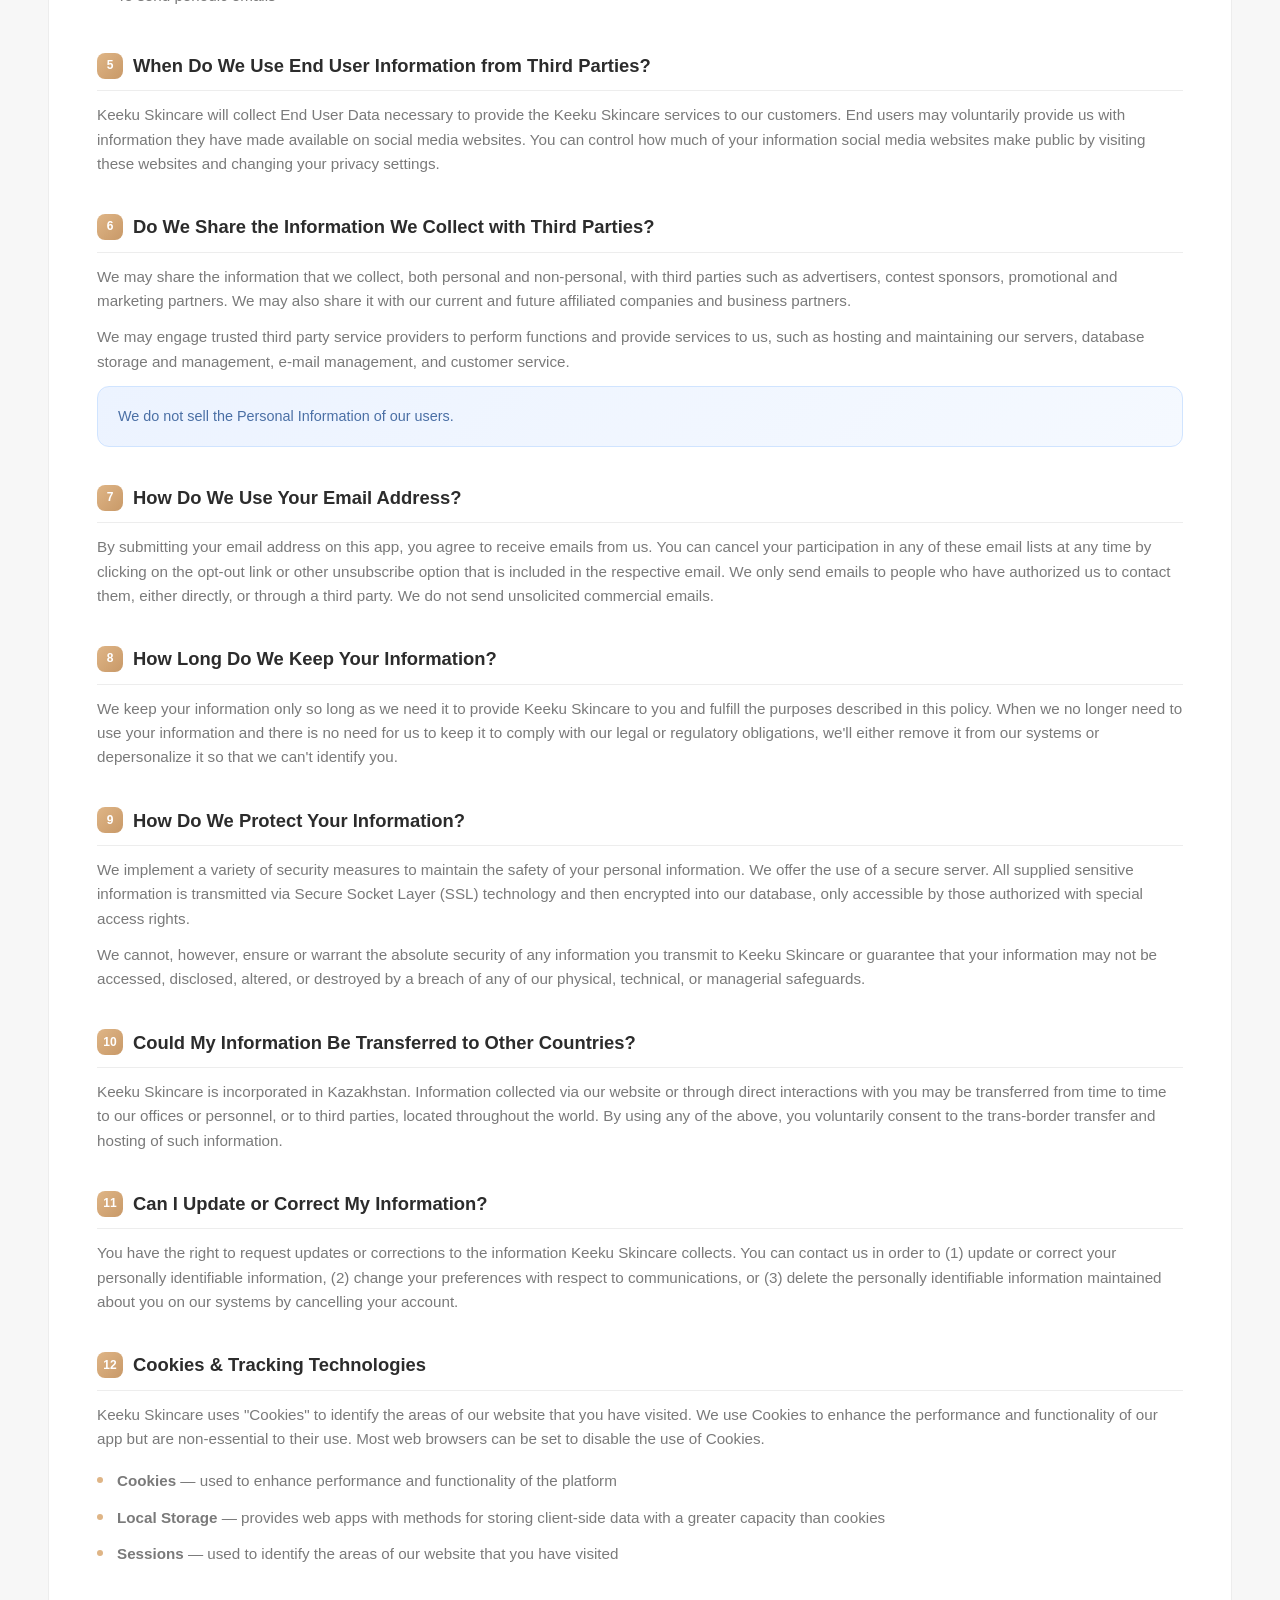
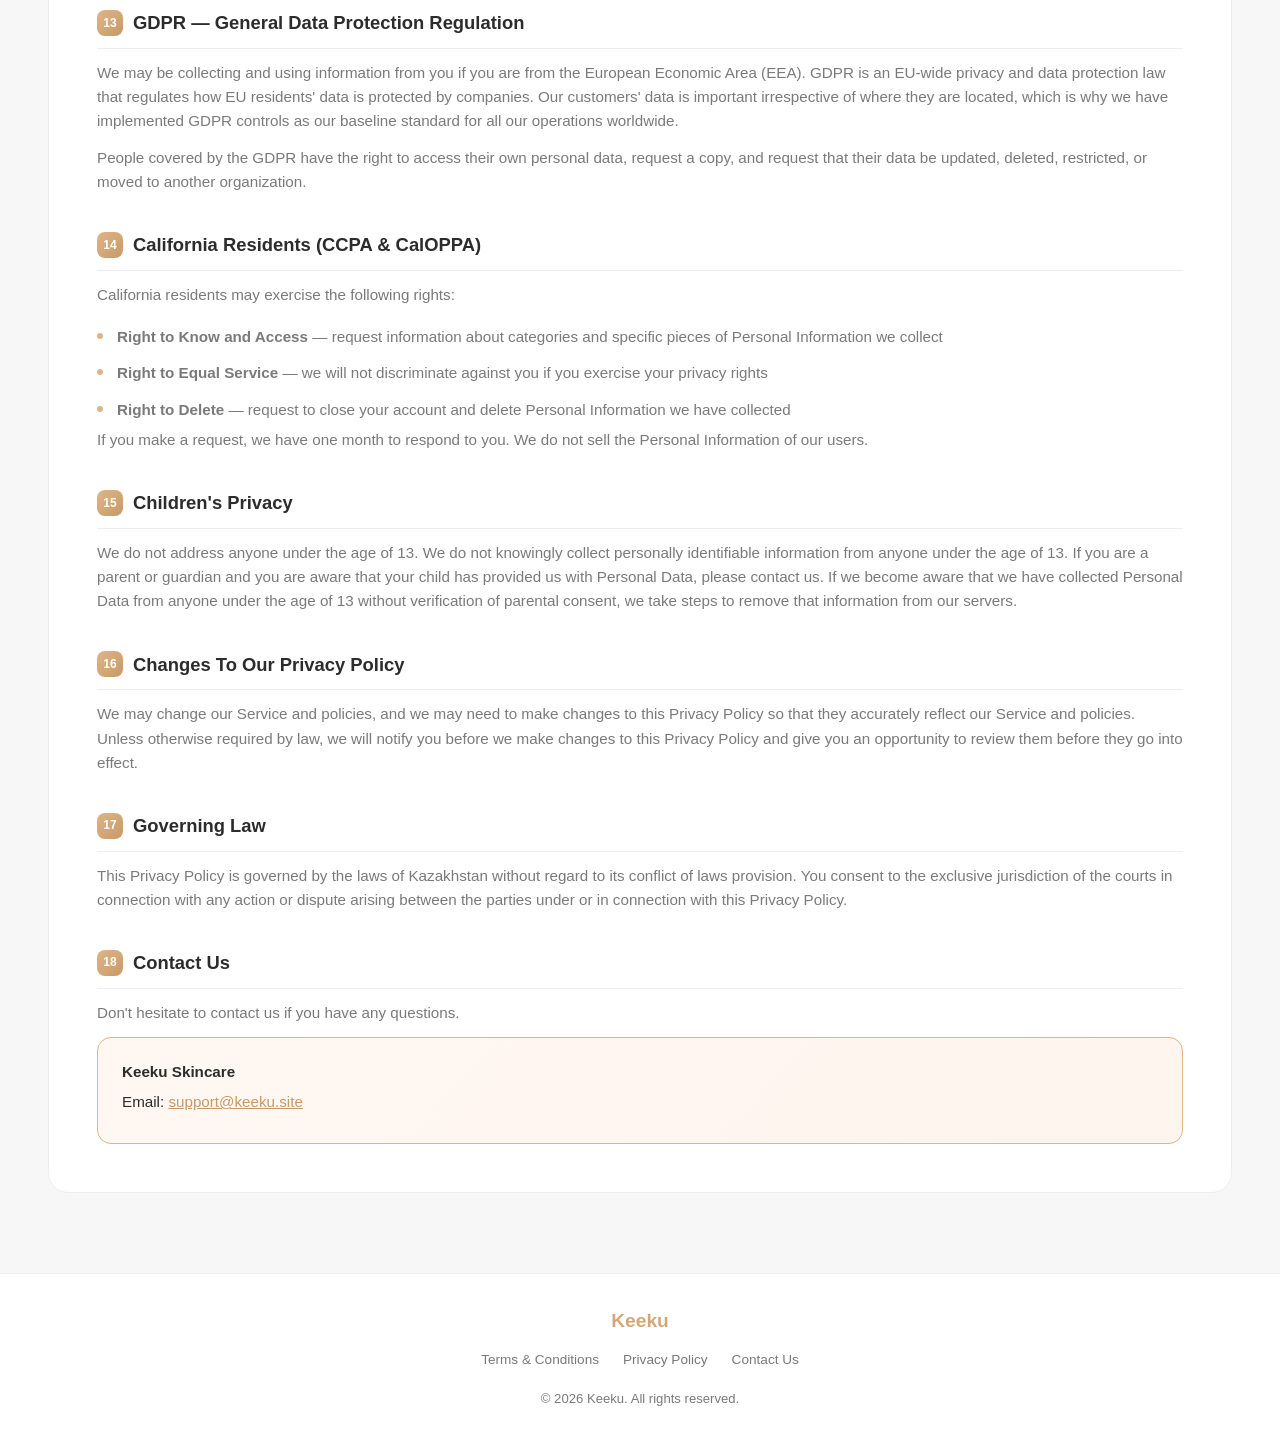
==== commit 8c757921: "Add Contact page, widen layout to 1280px" ====
--- a/privacy.html
+++ b/privacy.html
@@ -14,7 +14,7 @@
       <ul class="nav-links">
         <li><a href="terms.html">Terms &amp; Conditions</a></li>
         <li><a href="privacy.html">Privacy Policy</a></li>
-        <li><a href="mailto:support@keeku.site">Contact Us</a></li>
+        <li><a href="contact.html">Contact Us</a></li>
       </ul>
     </div>
   </nav>
@@ -171,7 +171,7 @@
       <ul class="footer-links">
         <li><a href="terms.html">Terms &amp; Conditions</a></li>
         <li><a href="privacy.html">Privacy Policy</a></li>
-        <li><a href="mailto:support@keeku.site">Contact Us</a></li>
+        <li><a href="contact.html">Contact Us</a></li>
       </ul>
       <p>© 2026 Keeku. All rights reserved.</p>
     </div>
--- a/style.css
+++ b/style.css
@@ -37,7 +37,7 @@
 }
 
 .nav-inner {
-  max-width: 900px;
+  max-width: 1280px;
   margin: 0 auto;
   display: flex;
   align-items: center;
@@ -156,9 +156,9 @@
 
 /* MAIN CONTENT */
 main {
-  max-width: 900px;
+  max-width: 1280px;
   margin: 0 auto;
-  padding: 3rem 2rem 5rem;
+  padding: 3rem 3rem 5rem;
 }
 
 /* CARDS GRID (index) */
@@ -376,7 +376,7 @@
 }
 
 .footer-inner {
-  max-width: 900px;
+  max-width: 1280px;
   margin: 0 auto;
 }
 
@@ -413,9 +413,113 @@
   color: var(--text-muted);
 }
 
+/* CONTACT PAGE */
+.contact-grid {
+  display: grid;
+  grid-template-columns: 1fr 1fr;
+  gap: 24px;
+  margin-top: 2.5rem;
+}
+
+.contact-card {
+  background: var(--card);
+  border: 1px solid var(--border);
+  border-radius: 20px;
+  padding: 40px;
+}
+
+.contact-card h2 {
+  font-size: 1.2rem;
+  font-weight: 600;
+  margin-bottom: 8px;
+  display: flex;
+  align-items: center;
+  gap: 10px;
+}
+
+.contact-card .sub {
+  font-size: 0.9rem;
+  color: var(--text-muted);
+  margin-bottom: 28px;
+}
+
+.contact-email-link {
+  display: inline-flex;
+  align-items: center;
+  gap: 10px;
+  background: linear-gradient(135deg, #FFF8F2, #FDF4ED);
+  border: 1.5px solid var(--primary-light);
+  border-radius: 14px;
+  padding: 18px 24px;
+  text-decoration: none;
+  color: var(--primary);
+  font-size: 1.05rem;
+  font-weight: 600;
+  transition: all 0.2s;
+  width: 100%;
+}
+
+.contact-email-link:hover {
+  box-shadow: 0 4px 16px rgba(200, 153, 104, 0.25);
+  transform: translateY(-1px);
+}
+
+.social-list {
+  display: flex;
+  flex-direction: column;
+  gap: 12px;
+}
+
+.social-item {
+  display: flex;
+  align-items: center;
+  gap: 14px;
+  padding: 16px 20px;
+  border-radius: 14px;
+  border: 1.5px solid var(--border);
+  background: var(--bg);
+  text-decoration: none;
+  color: var(--text-muted);
+  font-size: 0.95rem;
+  transition: all 0.2s;
+}
+
+.social-item:hover {
+  border-color: var(--primary-light);
+  color: var(--text);
+  background: #FFF8F2;
+}
+
+.social-item.placeholder {
+  opacity: 0.45;
+  cursor: default;
+  pointer-events: none;
+}
+
+.social-icon {
+  width: 38px;
+  height: 38px;
+  border-radius: 10px;
+  display: flex;
+  align-items: center;
+  justify-content: center;
+  font-size: 1.1rem;
+  flex-shrink: 0;
+}
+
+.si-tg  { background: #EEF6FF; }
+.si-ig  { background: linear-gradient(135deg, #fdf0e8, #fce4f0); }
+.si-tt  { background: #F0F0F0; }
+.si-yt  { background: #FFF0F0; }
+
+.social-name { font-weight: 500; }
+.social-handle { font-size: 0.82rem; color: var(--text-muted); }
+
 /* RESPONSIVE */
-@media (max-width: 600px) {
+@media (max-width: 768px) {
   .hero h1 { font-size: 2rem; }
   .legal-content { padding: 28px 20px; }
   .nav-links { display: none; }
-}
+  .contact-grid { grid-template-columns: 1fr; }
+  main { padding: 2rem 1.5rem 4rem; }
+}
